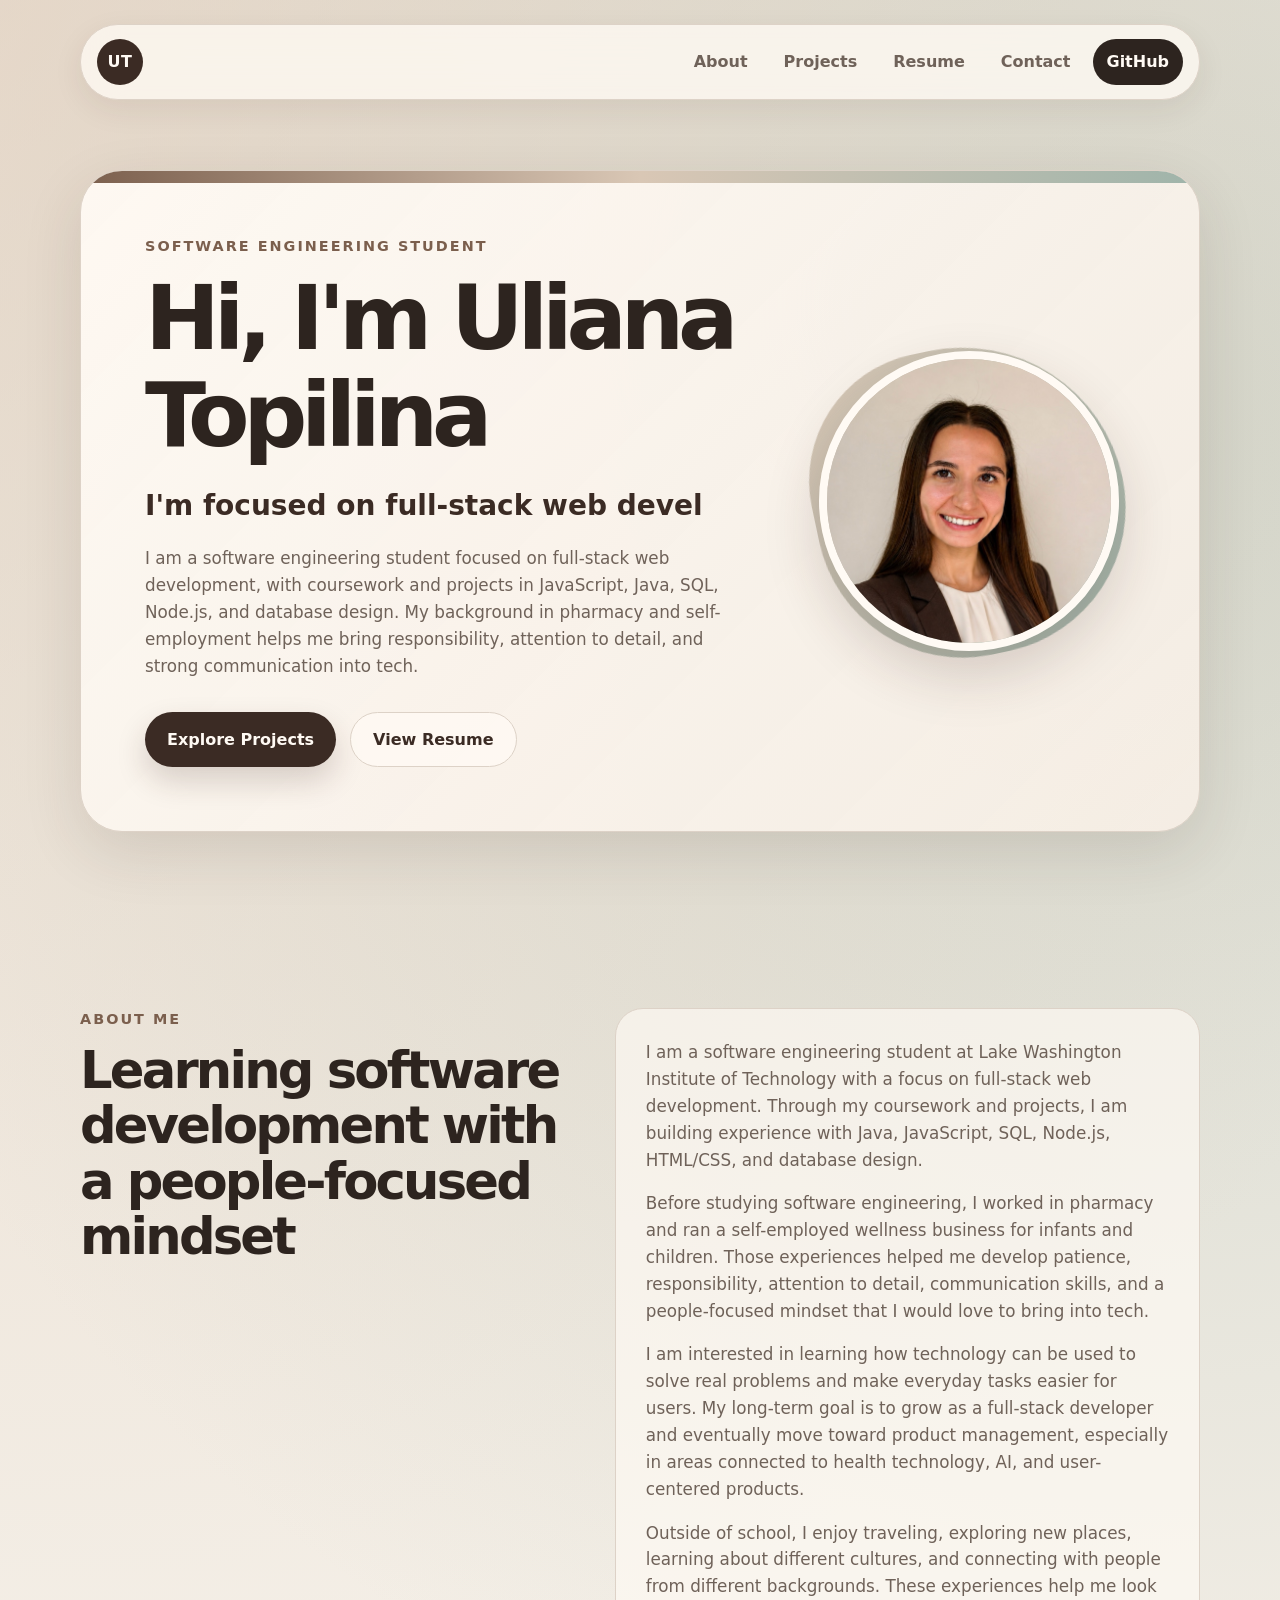
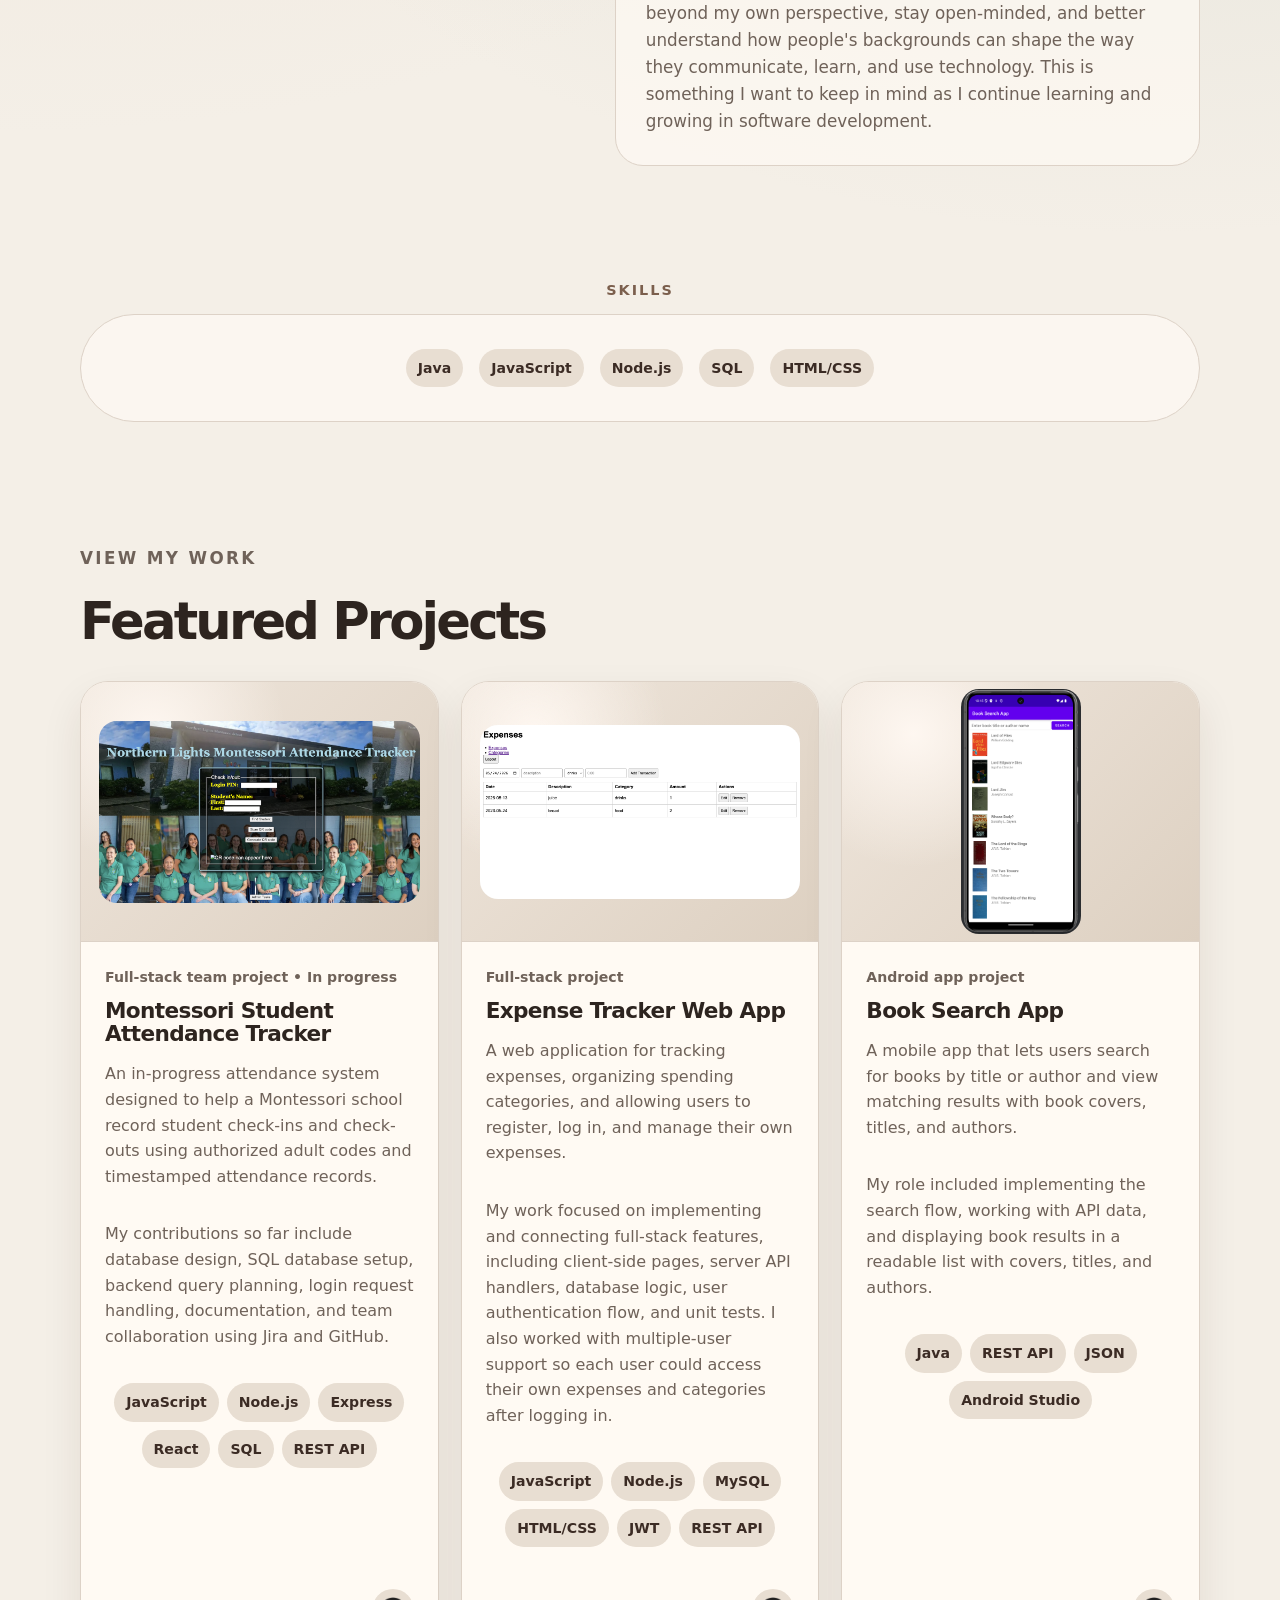
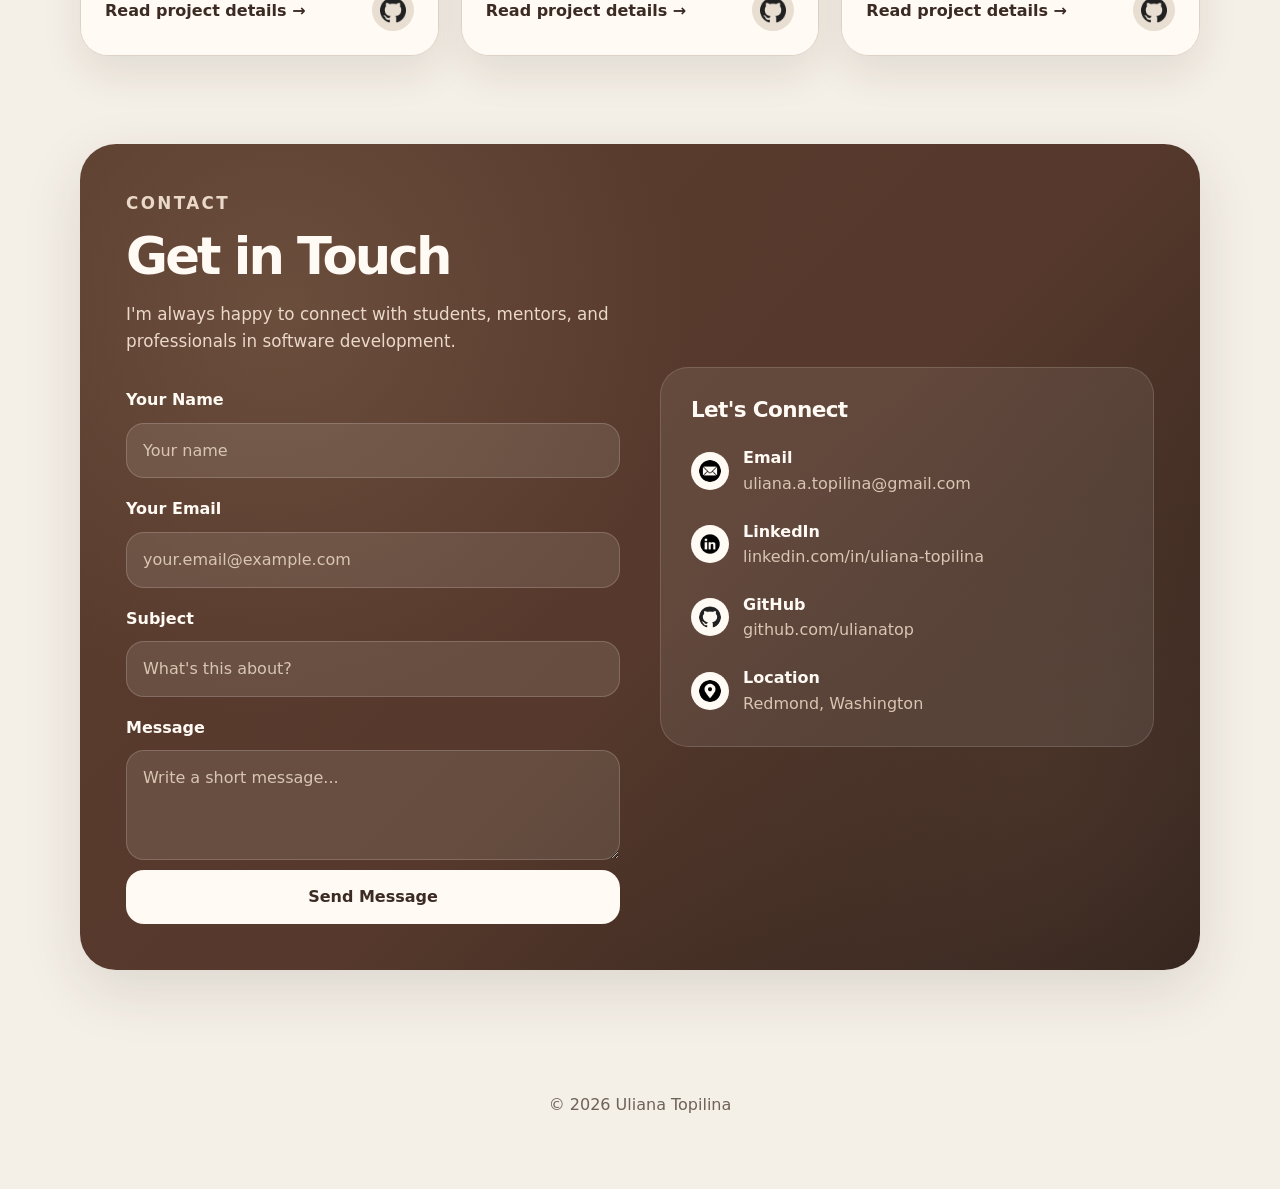
==== index.html @ f4da57f2 "Update GitHub links" ====
<!DOCTYPE html>
<html lang="en">

<head>
    <meta charset="UTF-8" />
    <meta name="viewport" content="width=device-width, initial-scale=1.0" />
    <meta name="description"
        content="Portfolio of Uliana Topilina, a software engineering student focused on full-stack web development" />
    <title>Uliana Topilina - Software Engineering Student</title>
    <link rel="icon" href="favicon.svg">
    <link rel="stylesheet" href="style.css" />
</head>

<body>

    <header class="site-header">
        <a class="logo" href="index.html" aria-label="Uliana Topilina home">UT</a>
        <button class="nav-toggle" aria-label="Open menu" aria-expanded="false">☰</button>
        <nav class="nav-links">
            <a href="index.html#about">About</a>
            <a href="index.html#projects">Projects</a>
            <a href="resume.html">Resume</a>
            <a href="index.html#contact">Contact</a>
            <a class="nav-pill" href="https://github.com/ulianatop" target="_blank" rel="noopener">GitHub</a>
        </nav>
    </header>

    <main>
        <section class="hero section">
            <div class="hero-card">
                <div class="hero-text">
                    <p class="eyebrow">Software Engineering Student</p>
                    <h1>Hi, I'm Uliana Topilina</h1>
                    <p class="typing-line">I'm focused on <span id="typewriter">full-stack web development.</span></p>
                    <p class="hero-copy">
                        I am a software engineering student focused on full-stack web development, with coursework and
                        projects in JavaScript, Java, SQL, Node.js, and database design. My background in pharmacy and
                        self-employment helps me
                        bring responsibility, attention to detail, and strong communication into tech.
                    </p>
                    <div class="hero-actions">
                        <a class="button primary" href="#projects">Explore Projects</a>
                        <a class="button secondary" href="resume.html">View Resume</a>
                    </div>
                </div>
                <div class="profile-wrap">
                    <div class="soft-orb"></div>
                    <img src="images/profile.jpg" alt="Portrait of me" class="profile-photo" />
                </div>
            </div>
        </section>

        <section id="about" class="section two-column">
            <div>
                <p class="eyebrow">About me</p>
                <h2>Learning software development with a people-focused mindset</h2>
            </div>
            <div class="text-block">
                <p>
                    I am a software engineering student at Lake Washington Institute of Technology with a focus on
                    full-stack web development. Through my coursework and projects, I am building experience with Java,
                    JavaScript, SQL, Node.js, HTML/CSS, and database design.
                </p>

                <p>
                    Before studying software engineering, I worked in pharmacy and ran a self-employed wellness business
                    for infants and children. Those experiences helped me develop patience, responsibility, attention to
                    detail, communication skills, and a people-focused mindset that I would love to bring into tech.
                </p>

                <p>
                    I am interested in learning how technology can be used to solve real problems and make everyday
                    tasks easier for users. My long-term goal is to grow as a full-stack developer and eventually move
                    toward product management, especially in areas connected to health technology, AI, and user-centered
                    products.
                </p>

                <p>
                    Outside of school, I enjoy traveling, exploring new places, learning about different cultures, and
                    connecting with people from different backgrounds. These experiences help me look beyond my own
                    perspective, stay open-minded, and better understand how people's backgrounds can shape the way they
                    communicate, learn, and use technology. This is something I want to keep in mind as I continue
                    learning and growing in software development.
                </p>
            </div>
        </section>

        <section class="section skills-section">
            <p class="eyebrow">Skills</p>
            <div class="skills-strip" aria-label="Technical skills">
                <span>Java</span>
                <span>JavaScript</span>
                <span>Node.js</span>
                <span>SQL</span>
                <span>HTML/CSS</span>
            </div>
        </section>

        <section id="projects" class="section">
            <div class="section-heading">
                <p class="eyebrow">View my work</p>
                <h2>Featured Projects</h2>
            </div>

            <div class="project-grid">
                <article class="project-card featured">
                    <div class="project-media wide-preview">
                        <img src="images/montessori.png" alt="Screenshot of Student Attendance Tracker"
                            class="project-image" />
                    </div>
                    <div class="project-content">
                        <p class="status">Full-stack team project • In progress</p>
                        <h3>Montessori Student Attendance Tracker</h3>
                        <p>
                            An in-progress attendance system designed to help a Montessori school record student
                            check-ins and check-outs using authorized adult codes and timestamped attendance records.
                        </p>
                        <p>
                            My contributions so far include database design, SQL database setup, backend query planning,
                            login request handling, documentation, and team collaboration using Jira and GitHub.
                        </p>
                        <div class="tags">
                            <span>JavaScript</span>
                            <span>Node.js</span>
                            <span>Express</span>
                            <span>React</span>
                            <span>SQL</span>
                            <span>REST API</span>
                        </div>
                        <div class="project-card-bottom">
                            <a href="projects/montessori.html">Read project details →</a>

                            <a href="https://github.com/ulianatop/montessori-student-attendance-tracker" target="_blank" rel="noopener"
                                aria-label="View GitHub repo">
                                <img src="images/github.png" alt="" class="project-github-icon">
                            </a>
                        </div>
                    </div>
                </article>

                <article class="project-card">
                    <div class="project-media wide-preview">
                        <img src="images/expense.png" alt="Screenshot of Expense Tracker Web App"
                            class="project-image" />
                    </div>
                    <div class="project-content">
                        <p class="status">Full-stack project</p>
                        <h3>Expense Tracker Web App</h3>
                        <p>
                            A web application for tracking expenses, organizing spending categories, and allowing users
                            to register, log in, and manage their own expenses.
                        </p>
                        <p>
                            My work focused on implementing and connecting full-stack features, including client-side
                            pages,
                            server API handlers, database logic, user authentication flow, and unit tests. I also worked
                            with
                            multiple-user support so each user could access their own expenses and categories after
                            logging in.
                        </p>
                        <div class="tags">
                            <span>JavaScript</span>
                            <span>Node.js</span>
                            <span>MySQL</span>
                            <span>HTML/CSS</span>
                            <span>JWT</span>
                            <span>REST API</span>
                        </div>
                        <div class="project-card-bottom">
                            <a href="projects/expense-tracker.html">Read project details →</a>

                            <a href="https://github.com/ulianatop/expense-tracker-web-app" target="_blank" rel="noopener"
                                aria-label="View GitHub repo">
                                <img src="images/github.png" alt="" class="project-github-icon">
                            </a>
                        </div>
                    </div>
                </article>

                <article class="project-card">
                    <div class="project-media phone-preview">
                        <img src="images/book.png" alt="Screenshot of Book Search App" class="project-image" />
                    </div>

                    <div class="project-content">
                        <p class="status">Android app project</p>
                        <h3>Book Search App</h3>
                        <p>
                            A mobile app that lets users search for books by title or author and view matching results
                            with book covers, titles, and authors.
                        </p>
                        <p>
                            My role included implementing the search flow, working with API data, and displaying book
                            results
                            in a readable list with covers, titles, and authors.
                        </p>
                        <div class="tags">
                            <span>Java</span>
                            <span>REST API</span>
                            <span>JSON</span>
                            <span>Android Studio</span>
                        </div>
                        <div class="project-card-bottom">
                            <a href="projects/book-search.html">Read project details →</a>

                            <a href="https://github.com/ulianatop/book-search-android-app" target="_blank" rel="noopener"
                                aria-label="View GitHub repo">
                                <img src="images/github.png" alt="" class="project-github-icon">
                            </a>
                        </div>
                    </div>
                </article>
            </div>
        </section>

        <section id="contact" class="section contact-card">
            <div>
                <p class="eyebrow">Contact</p>
                <h2>Get in Touch</h2>
                <p>I'm always happy to connect with students, mentors, and professionals in software development.</p>

                <form id="contact-form" class="simple-contact-form" name="contact" method="POST" data-netlify="true" netlify>
                    <input type="hidden" name="form-name" value="contact">

                    <label for="name">Your Name</label>
                    <input type="text" id="name" name="name" placeholder="Your name" required>

                    <label for="email">Your Email</label>
                    <input type="email" id="email" name="email" placeholder="your.email@example.com" required>

                    <label for="subject">Subject</label>
                    <input type="text" id="subject" name="subject" placeholder="What's this about?" required>

                    <label for="message">Message</label>
                    <textarea id="message" name="message" placeholder="Write a short message..." required></textarea>

                    <button type="submit">Send Message</button>
                </form>
            </div>

            <div class="contact-info-card">
                <h3>Let's Connect</h3>

                <div class="contact-info-list">
                    <a href="mailto:uliana.a.topilina@gmail.com">
                        <img src="images/email.png" alt="" class="contact-icon">
                        <div>
                            <strong>Email</strong>
                            <span>uliana.a.topilina@gmail.com</span>
                        </div>
                    </a>

                    <a href="https://www.linkedin.com/in/uliana-topilina/" target="_blank" rel="noopener">
                        <img src="images/linkedin.png" alt="" class="contact-icon">
                        <div>
                            <strong>LinkedIn</strong>
                            <span>linkedin.com/in/uliana-topilina</span>
                        </div>
                    </a>

                    <a href="https://github.com/ulianatop" target="_blank" rel="noopener">
                        <img src="images/github.png" alt="" class="contact-icon">
                        <div>
                            <strong>GitHub</strong>
                            <span>github.com/ulianatop</span>
                        </div>
                    </a>

                    <div class="contact-location">
                        <img src="images/gps.png" alt="" class="contact-icon">
                        <div>
                            <strong>Location</strong>
                            <span>Redmond, Washington</span>
                        </div>
                    </div>
                </div>
            </div>
        </section>
    </main>

    <footer class="footer">
        <p>© <span id="year"></span> Uliana Topilina</p>
    </footer>
    <script src="script.js"></script>
</body>

</html>
---- style.css ----
/* 
Uliana Topilina - Portfolio
*/

:root {
    --bg: #f4efe7;
    --surface: #fffaf4;
    --surface-strong: #e8ded2;
    --text: #2d241f;
    --muted: #6f6259;
    --accent: #7b5f4d;
    --accent-dark: #3b2b24;
    --accent-soft: #d9c7b5;
    --sage: #9fb4aa;
    --sage-light: #dce6e1;
    --border: #ddd2c7;
    --shadow: 0 20px 60px rgba(59, 43, 36, 0.12);
    --radius: 28px;
}

* {
    box-sizing: border-box;
}

html {
    scroll-behavior: smooth;
}

body {
    margin: 0;
    font-family: Inter, ui-sans-serif, system-ui, -apple-system, BlinkMacSystemFont, "Segoe UI", sans-serif;
    color: var(--text);
    background:
        radial-gradient(circle at top left, rgba(220, 198, 178, .55), transparent 38%),
        radial-gradient(circle at 90% 10%, rgba(169, 184, 170, .45), transparent 34%),
        var(--bg);
    line-height: 1.6;
}

a {
    color: inherit;
    text-decoration: none;
}

img {
    max-width: 100%;
    display: block;
}

.site-header {
    width: min(1120px, calc(100% - 32px));
    margin: 24px auto 0;
    padding: 14px 16px;
    border: 1px solid var(--border);
    border-radius: 999px;
    background: rgba(255, 250, 244, 0.78);
    backdrop-filter: blur(18px);
    box-shadow: 0 10px 30px rgba(59, 36, 27, .08);
    display: flex;
    align-items: center;
    justify-content: space-between;
    position: sticky;
    top: 16px;
    z-index: 10;
}

.logo {
    width: 46px;
    height: 46px;
    border-radius: 50%;
    display: grid;
    place-items: center;
    background: var(--accent-dark);
    color: #fffaf4;
    font-weight: 800;
    letter-spacing: .04em;
}

.nav-links {
    display: flex;
    align-items: center;
    gap: 8px;
}

.nav-links a {
    padding: 10px 14px;
    color: var(--muted);
    font-weight: 650;
    border-radius: 999px;
    transition: .2s ease;
}

.nav-links a:hover,
.nav-links a:focus {
    color: var(--accent-dark);
    background: var(--surface-strong);
}

.nav-links .nav-pill {
    background: var(--text);
    color: #fffaf4;
}

.nav-toggle {
    display: none;
    border: 0;
    background: var(--surface-strong);
    color: var(--accent-dark);
    border-radius: 50%;
    width: 44px;
    height: 44px;
    font-size: 22px;
}

.section {
    width: min(1120px, calc(100% - 32px));
    margin: 0 auto;
    padding: 88px 0;
}

.hero {
    padding-top: 70px;
}

.hero-card {
    min-height: 560px;
    padding: clamp(28px, 5vw, 64px);
    border-radius: 42px;
    background:
        linear-gradient(135deg, rgba(255, 250, 244, .95), rgba(247, 239, 230, .9)),
        radial-gradient(circle at 80% 20%, rgba(169, 184, 170, .35), transparent 40%);
    border: 1px solid var(--border);
    box-shadow: var(--shadow);
    display: grid;
    grid-template-columns: 1.3fr .7fr;
    align-items: center;
    gap: 42px;
    overflow: hidden;
    position: relative;
}

.hero-card::before {
    content: "";
    position: absolute;
    inset: 0 0 auto;
    height: 12px;
    background: linear-gradient(90deg, var(--accent), var(--accent-soft), var(--sage));
}

.eyebrow {
    margin: 0 0 12px;
    color: var(--accent);
    text-transform: uppercase;
    letter-spacing: .14em;
    font-size: .9rem;
    font-weight: 800;
}

h1,
h2,
h3 {
    line-height: 1.08;
    margin: 0;
}

h1 {
    font-size: clamp(3rem, 7vw, 6.8rem);
    letter-spacing: -0.07em;
}

h2 {
    font-size: clamp(2.1rem, 4vw, 4rem);
    letter-spacing: -0.055em;
}

h3 {
    font-size: 1.35rem;
    letter-spacing: -0.03em;
}

.typing-line {
    font-size: clamp(1.25rem, 2.2vw, 1.75rem);
    color: var(--accent-dark);
    font-weight: 720;
    margin: 20px 0 14px;
}

.hero-copy,
.section-heading p,
.text-block,
.detail-hero p,
.resume-hero p,
.contact-card p {
    color: var(--muted);
    font-size: 1.05rem;
}

.hero-copy {
    max-width: 720px;
}

.hero-actions {
    display: flex;
    gap: 14px;
    flex-wrap: wrap;
    margin-top: 32px;
}

.button {
    border-radius: 999px;
    padding: 14px 22px;
    font-weight: 800;
    display: inline-flex;
    align-items: center;
    justify-content: center;
    min-height: 50px;
    transition: .2s ease;
}

.button.primary {
    background: var(--accent-dark);
    color: #fffaf4;
    box-shadow: 0 14px 30px rgba(59, 36, 27, .18);
}

.button.secondary {
    border: 1px solid var(--border);
    color: var(--accent-dark);
    background: rgba(255, 250, 244, .8);
}

.button:hover {
    transform: translateY(-2px);
}

.profile-wrap {
    position: relative;
    display: grid;
    place-items: center;
}

.soft-orb {
    position: absolute;
    width: 310px;
    height: 310px;
    border-radius: 44% 56% 50% 50%;
    background: linear-gradient(135deg, var(--accent-soft), var(--sage));
    filter: blur(.2px);
    transform: rotate(-12deg);
}

.profile-photo {
    position: relative;
    width: min(300px, 74vw);
    aspect-ratio: 1;
    object-fit: cover;
    object-position: center center;
    border-radius: 50%;
    border: 8px solid #fffaf4;
    box-shadow: 0 24px 56px rgba(59, 36, 27, .18);
}

.two-column {
    display: grid;
    grid-template-columns: .9fr 1.1fr;
    gap: 56px;
    align-items: start;
}

.text-block {
    background: rgba(255, 250, 244, .66);
    border: 1px solid var(--border);
    border-radius: var(--radius);
    padding: 30px;
}

.text-block p:first-child {
    margin-top: 0;
}

.text-block p:last-child {
    margin-bottom: 0;
}

.skills-strip {
    padding: 34px;
    border-radius: 999px;
    border: 1px solid var(--border);
    background: rgba(255, 250, 244, .7);
    display: flex;
    flex-wrap: wrap;
    justify-content: center;
    gap: 16px;
}

.skills-strip span,
.tags span {
    border-radius: 999px;
    padding: 8px 12px;
    background: var(--surface-strong);
    color: var(--accent-dark);
    font-weight: 750;
    font-size: .88rem;
}

.skills-section {
    padding-top: 25px;
    padding-bottom: 35px;
}

.skills-section .eyebrow {
    text-align: center;
}

.section-heading {
    display: grid;
    gap: 10px;
    max-width: 760px;
    margin-bottom: 32px;
}

.project-grid {
    display: grid;
    grid-template-columns: repeat(3, 1fr);
    gap: 22px;
}

.project-card {
    background: rgba(255, 250, 244, .8);
    border: 1px solid var(--border);
    border-radius: var(--radius);
    box-shadow: 0 18px 42px rgba(59, 36, 27, .09);
    overflow: hidden;
    transition: .22s ease;
    display: flex;
    flex-direction: column;
}

.project-card:hover {
    transform: translateY(-5px);
    box-shadow: var(--shadow);
}

.project-card.featured {
    grid-column: span 1;
}

.project-media {
    height: 260px;
    width: 100%;
    background:
        radial-gradient(circle at 20% 20%, rgba(255, 248, 242, 0.95), transparent 38%),
        linear-gradient(135deg, #efe6dc, #ddd0c1);
    display: flex;
    align-items: center;
    justify-content: center;
    padding: 18px;
    border-bottom: 1px solid var(--border);
    overflow: hidden;
}

.project-image {
    max-width: 100%;
    max-height: 100%;
    width: auto;
    height: auto;
    object-fit: contain;
    border-radius: 18px;
}

.phone-preview .project-image {
    max-height: 245px;
}

.project-content {
    padding: 24px;
    background: rgba(255, 250, 244, .96);
    position: relative;
    z-index: 2;
    display: flex;
    flex-direction: column;
    flex-grow: 1;
}

.status {
    margin: 0 0 10px;
    color: var(--accent);
    font-weight: 800;
    font-size: .88rem;
}

.project-content p {
    color: var(--muted);
}

.tags {
    display: flex;
    flex-wrap: wrap;
    gap: 8px;
    margin: 18px 0;
    justify-content: center;
}

.project-content a {
    font-weight: 850;
    color: var(--accent-dark);
}

.project-card-bottom {
    margin-top: auto;
    padding-top: 24px;
    display: flex;
    align-items: center;
    justify-content: space-between;
    gap: 14px;
}

.project-card-bottom a:first-child {
    font-weight: 850;
    color: var(--accent-dark);
}

.project-card-bottom a:last-child {
    width: 42px;
    height: 42px;
    border-radius: 50%;
    background: var(--surface-strong);
    display: grid;
    place-items: center;
    transition: .2s ease;
    flex-shrink: 0;
}

.project-card-bottom a:last-child:hover {
    transform: translateY(-2px);
    background: var(--accent-soft);
}

.project-github-icon {
    width: 26px;
    height: 26px;
    object-fit: contain;
}

.project-action-icons {
    margin-top: 18px;
    display: flex;
    justify-content: center;
    gap: 14px;
}

.project-action-icons a {
    width: 48px;
    height: 48px;
    border-radius: 50%;
    background: var(--surface-strong);
    display: grid;
    place-items: center;
    transition: .2s ease;
}

.project-action-icons a:hover {
    transform: translateY(-2px);
    background: var(--accent-soft);
}

.project-action-icon {
    width: 28px;
    height: 28px;
    object-fit: contain;
}

.contact-card {
    margin-bottom: 70px;
    padding: 46px;
    border-radius: 36px;
    background:
        radial-gradient(circle at 18% 20%, rgba(124, 96, 74, 0.5), transparent 36%),
        radial-gradient(circle at 85% 75%, rgba(80, 57, 45, 0.65), transparent 40%),
        linear-gradient(135deg, #5a3c2e 0%, #56392c 55%, #2b1f1a 100%);
    color: #fffaf4;
    display: grid;
    grid-template-columns: 1fr 1fr;
    gap: 40px;
    box-shadow: var(--shadow);
}

.contact-card .eyebrow,
.contact-card p {
    color: #ead8c8;
}

.simple-contact-form {
    display: grid;
    gap: 10px;
    margin-top: 24px;
}

.simple-contact-form label {
    font-weight: 750;
    color: #fffaf4;
    margin-top: 8px;
}

.simple-contact-form input,
.simple-contact-form textarea {
    width: 100%;
    border: 1px solid rgba(255, 250, 244, 0.18);
    border-radius: 18px;
    padding: 14px 16px;
    font: inherit;
    color: #fffaf4;
    background: rgba(255, 250, 244, 0.1);
}

.simple-contact-form input::placeholder,
.simple-contact-form textarea::placeholder {
    color: #d8c5b2;
}

.simple-contact-form textarea {
    min-height: 110px;
    resize: vertical;
}

.simple-contact-form button {
    border: 0;
    border-radius: 18px;
    padding: 14px 18px;
    font: inherit;
    font-weight: 800;
    color: var(--accent-dark);
    background: #fffaf4;
}

.contact-info-card {
    padding: 30px;
    border-radius: 28px;
    background: rgba(255, 250, 244, 0.08);
    border: 1px solid rgba(255, 250, 244, 0.14);
    align-self: center;
}

.contact-info-card h3 {
    margin-bottom: 24px;
    color: #fffaf4;
}

.contact-info-list {
    display: grid;
    gap: 22px;
}

.contact-info-list a,
.contact-location {
    display: flex;
    align-items: center;
    gap: 14px;
}

.contact-info-list strong {
    display: block;
    color: #fffaf4;
}

.contact-info-list span {
    display: block;
    color: #d8c5b2;
}

.contact-icon {
    width: 38px;
    height: 38px;
    object-fit: contain;
    background: #fffaf4;
    border-radius: 50%;
    padding: 8px;
    flex-shrink: 0;
}

.footer {
    text-align: center;
    color: var(--muted);
    padding: 36px 16px 56px;
}

.project-detail .detail-hero {
    text-align: center;
    max-width: 930px;
}

.detail-hero h1,
.resume-hero h1 {
    font-size: clamp(2.7rem, 6vw, 5.6rem);
}

.detail-grid,
.resume-layout {
    display: grid;
    grid-template-columns: repeat(2, 1fr);
    gap: 22px;
    padding-top: 10px;
}

.detail-card,
.resume-block {
    padding: 30px;
    border-radius: var(--radius);
    background: rgba(255, 250, 244, .76);
    border: 1px solid var(--border);
    box-shadow: 0 16px 36px rgba(59, 36, 27, .08);
}

.detail-card p,
.resume-block p {
    color: var(--muted);
}

.detail-card.wide {
    grid-column: 1 / -1;
}

.resume-hero {
    text-align: center;
    padding-bottom: 36px;
}

.resume-hero .button {
    margin-top: 24px;
}

.resume-contact {
    margin: 22px auto 0;
    display: flex;
    justify-content: center;
    flex-wrap: wrap;
    gap: 12px;
    color: var(--muted);
}

.resume-contact a,
.resume-contact span {
    padding: 8px 12px;
    border-radius: 999px;
    background: rgba(255, 250, 244, 0.75);
    border: 1px solid var(--border);
    font-weight: 700;
}

.resume-block.wide {
    grid-column: 1 / -1;
}

.resume-item {
    margin-top: 24px;
}

.resume-item:first-of-type {
    margin-top: 12px;
}

.resume-item h3 {
    margin-bottom: 6px;
}

.resume-item p {
    margin: 6px 0 10px;
}

.resume-item ul {
    margin: 0;
    padding-left: 22px;
    color: var(--muted);
}

.resume-item li {
    margin-bottom: 8px;
}

.education-item {
    margin-top: 28px;
}

.education-item h3 {
    font-size: 1.35rem;
    font-weight: 800;
    margin-bottom: 6px;
}

.degree-title {
    font-weight: 800;
    color: var(--muted);
    margin: 6px 0 10px;
}

.screenshot-list {
    display: grid;
    gap: 28px;
    margin-top: 20px;
}

.screenshot-item h3 {
    margin-bottom: 8px;
}

.screenshot-item p {
    margin-bottom: 14px;
}

.phone-screenshot-grid {
    display: grid;
    grid-template-columns: repeat(2, 1fr);
    gap: 28px;
    align-items: start;
    margin-top: 20px;
}

.detail-image {
    width: 100%;
    border-radius: 18px;
    border: 1px solid var(--border);
    box-shadow: 0 16px 36px rgba(59, 36, 27, .08);
}

.phone-detail-image {
    max-width: 330px;
    width: 100%;
    margin: 0 auto;
    border-radius: 28px;
}

.phone-screenshot-grid .screenshot-item h3 {
    text-align: center;
}

.detail-grid,
.detail-card,
.resume-layout,
.resume-block,
.screenshot-item {
    min-width: 0;
}

pre {
    background: #362922;
    color: #fffaf4;
    padding: 18px;
    border-radius: 18px;
    overflow-x: auto;
    font-size: 0.92rem;
    line-height: 1.5;
}

code {
    font-family: "Courier New", monospace;
}

.success-page {
    min-height: 100vh;
    width: min(1120px, calc(100% - 32px));
    margin: 0 auto;
    display: grid;
    place-items: center;
    padding: 48px 0;
}

.success-card {
    width: 100%;
    padding: clamp(36px, 7vw, 72px);
    border-radius: 42px;
    background: rgba(255, 250, 244, .88);
    border: 1px solid var(--border);
    box-shadow: var(--shadow);
    text-align: center;
}

.success-card h1 {
    font-size: clamp(3rem, 8vw, 6rem);
    letter-spacing: -0.07em;
}

.success-card p {
    color: var(--muted);
    font-size: 1.1rem;
    margin: 18px 0 28px;
}



@media (max-width: 860px) {
    .nav-toggle {
        display: block;
    }

    .nav-links {
        position: absolute;
        top: calc(100% + 10px);
        left: 0;
        right: 0;
        padding: 12px;
        border-radius: 26px;
        border: 1px solid var(--border);
        background: var(--surface);
        box-shadow: var(--shadow);
        display: none;
        flex-direction: column;
        align-items: stretch;
    }

    .nav-links.open {
        display: flex;
    }

    .nav-links a {
        text-align: center;
    }

    .hero-card,
    .two-column,
    .contact-card,
    .detail-grid,
    .resume-layout {
        grid-template-columns: 1fr;
    }

    .hero-card {
        min-height: auto;
    }

    .profile-wrap {
        order: -1;
    }

    .project-grid {
        grid-template-columns: 1fr;
    }

    .section {
        padding: 60px 0;
    }

    .skills-strip {
        border-radius: 28px;
    }

    .contact-card {
        padding: 32px;
    }

    .phone-screenshot-grid {
        grid-template-columns: 1fr;
    }

    .success-page {
        min-height: 100vh;
        padding: 32px 0;
    }

    .success-card {
        border-radius: 28px;
        padding: 36px 22px;
    }

    body {
        overflow-x: hidden;
    }

    .site-header {
        width: min(100% - 20px, 1120px);
        padding: 10px 12px;
    }

    .detail-card {
        padding: 22px;
    }

    pre {
        max-width: 100%;
        overflow-x: auto;
        white-space: pre;
        font-size: 0.78rem;
        padding: 14px;
        border-radius: 14px;
    }

    code {
        display: block;
        max-width: 100%;
    }
}
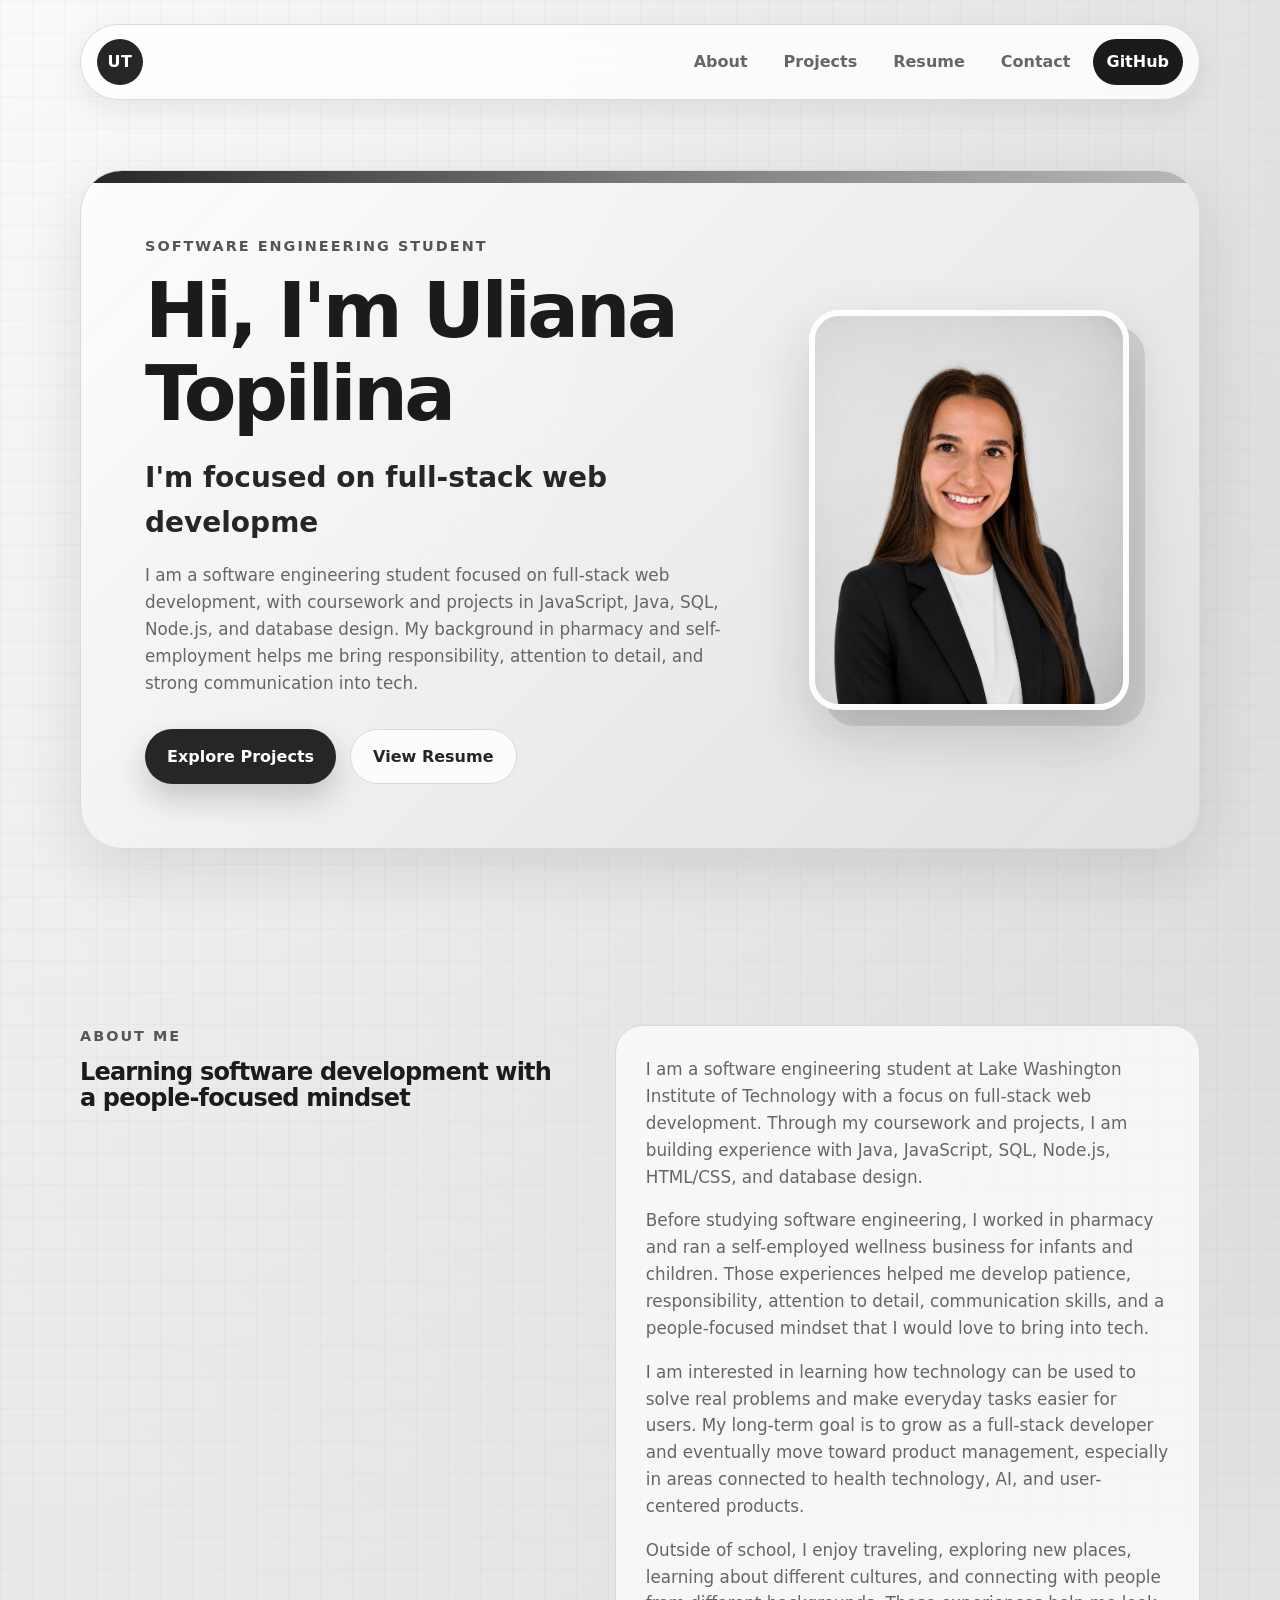
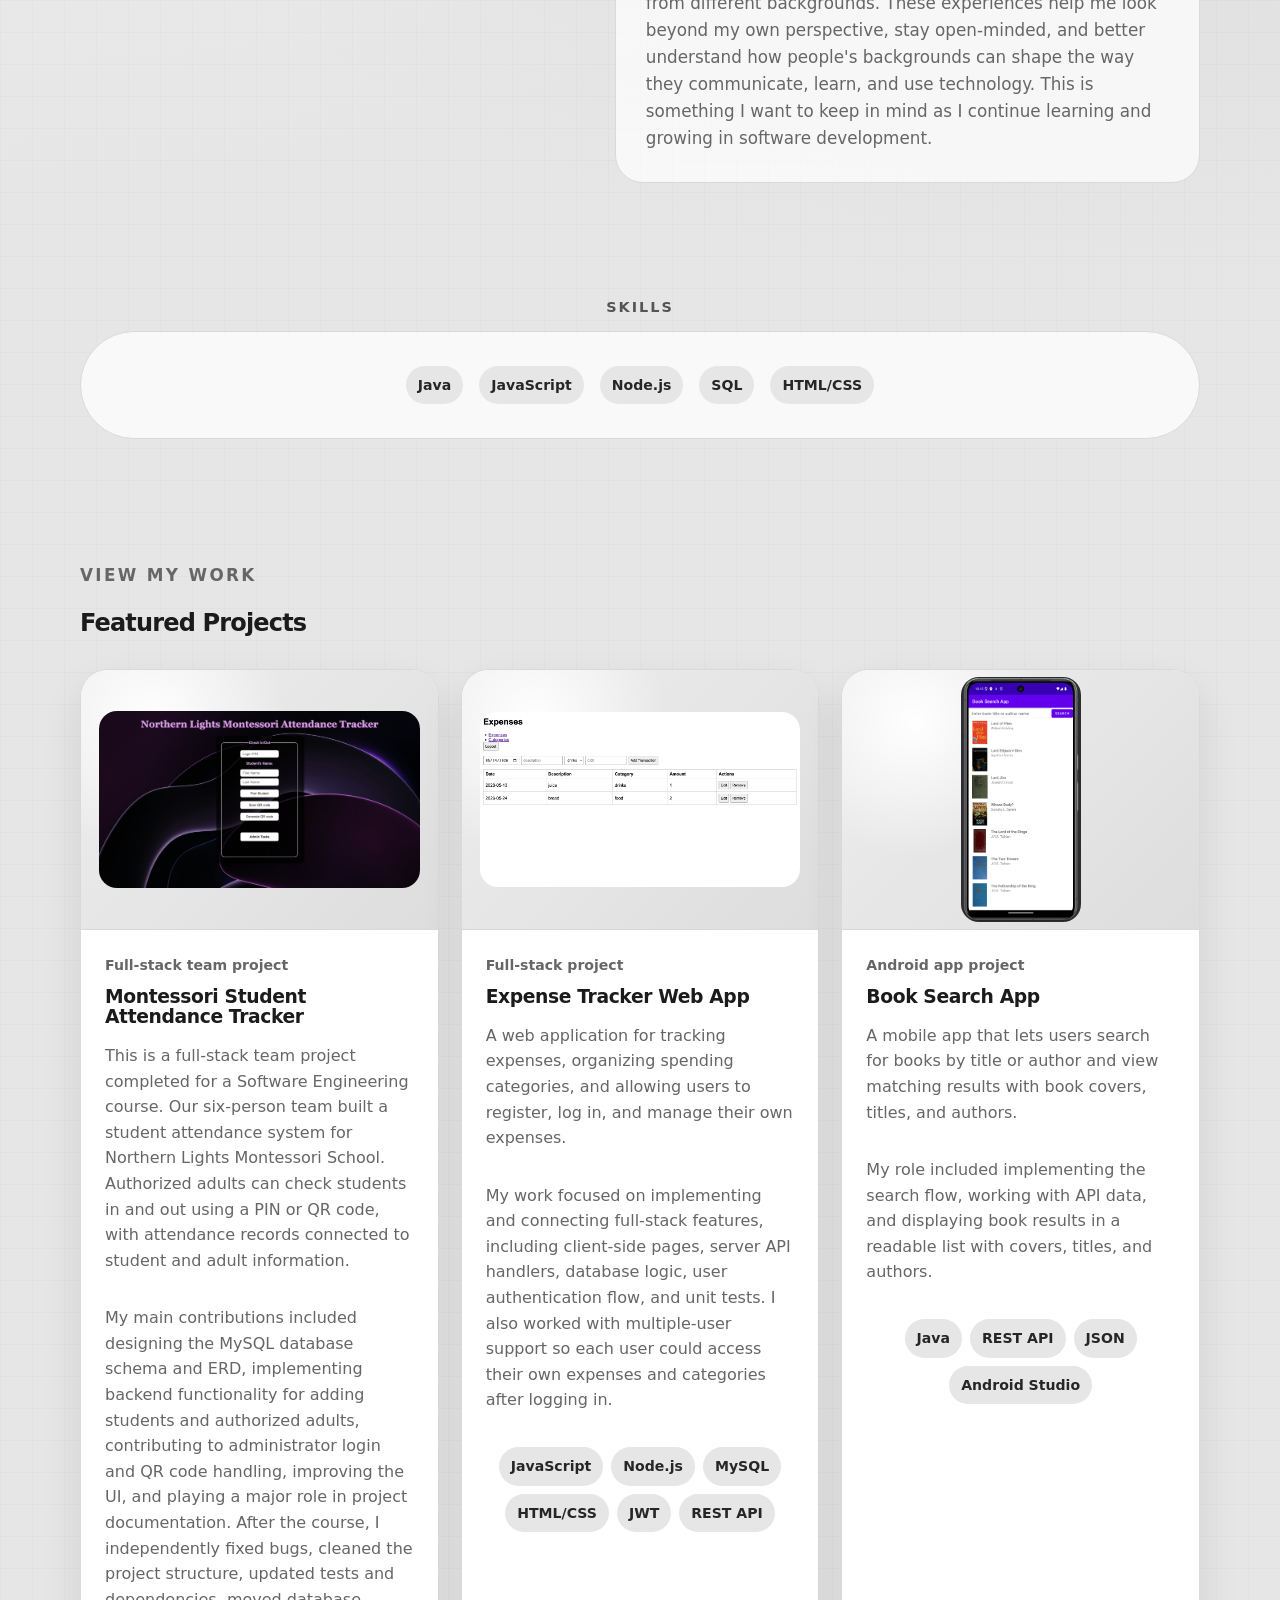
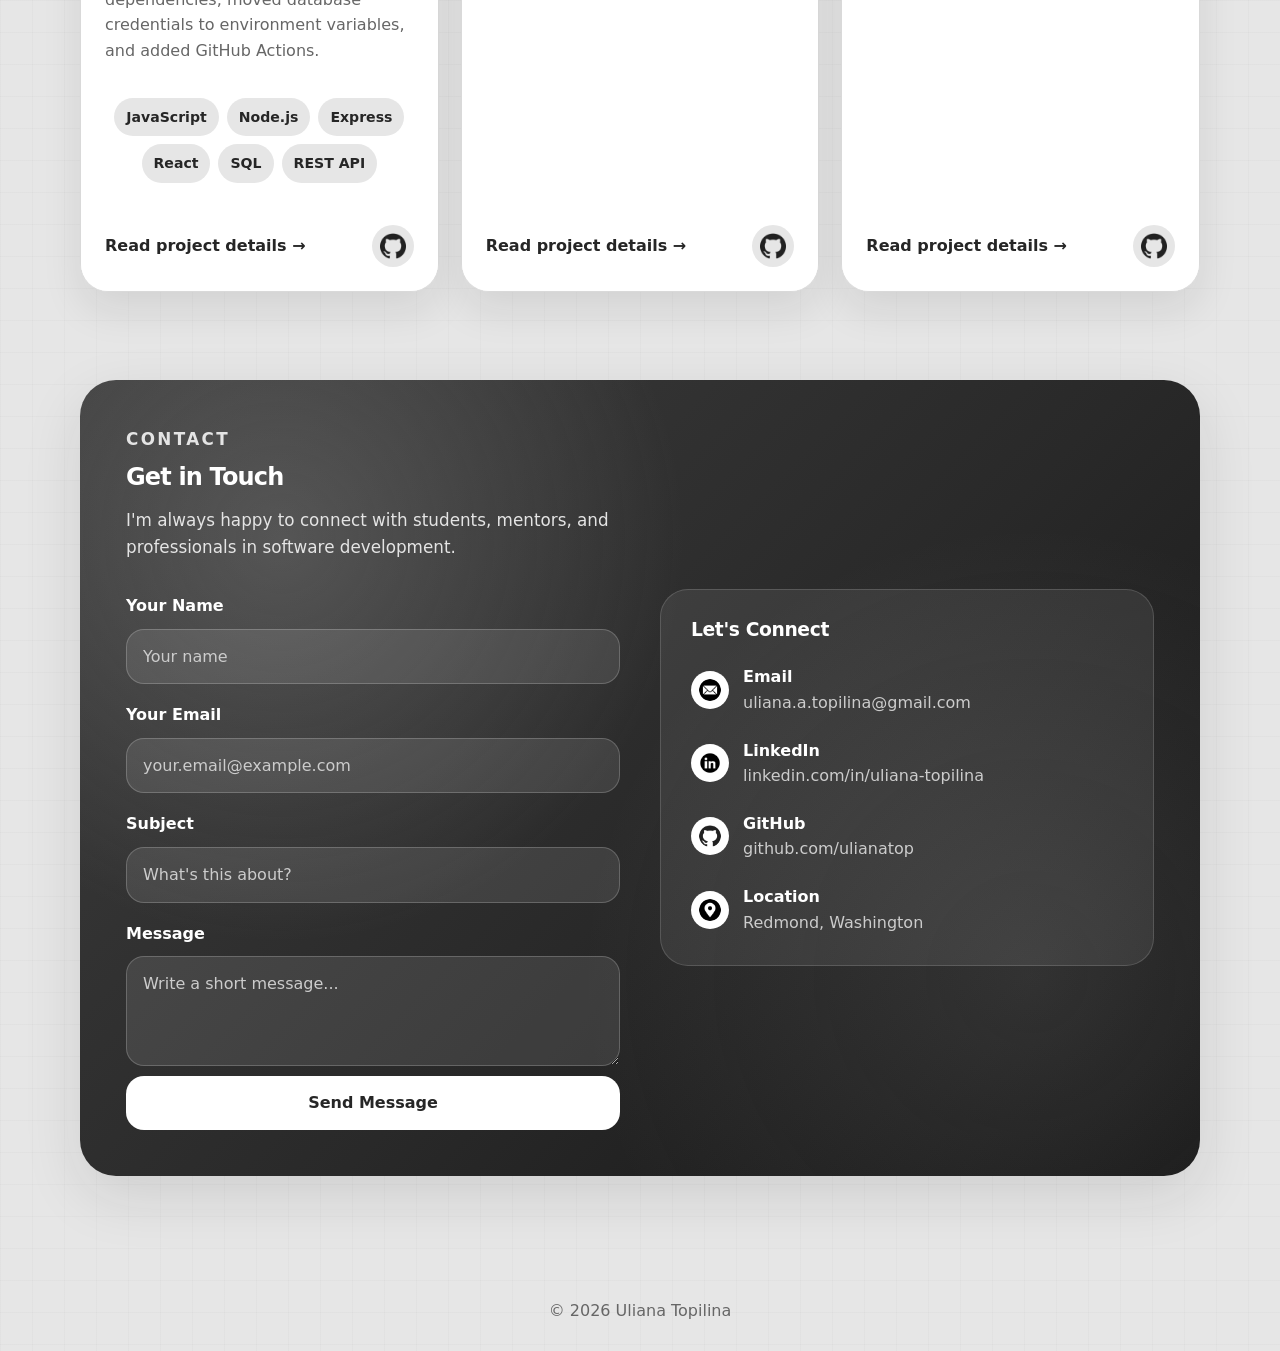
==== commit 30c8fe76: "Update student attendance tracker project details" ====
--- a/index.html
+++ b/index.html
@@ -105,19 +105,27 @@
             <div class="project-grid">
                 <article class="project-card featured">
                     <div class="project-media wide-preview">
-                        <img src="images/montessori.png" alt="Screenshot of Student Attendance Tracker"
+                        <img src="images/montessori-main.png" alt="Screenshot of Student Attendance Tracker"
                             class="project-image" />
                     </div>
                     <div class="project-content">
-                        <p class="status">Full-stack team project • In progress</p>
+                        <p class="status">Full-stack team project</p>
                         <h3>Montessori Student Attendance Tracker</h3>
                         <p>
-                            An in-progress attendance system designed to help a Montessori school record student
-                            check-ins and check-outs using authorized adult codes and timestamped attendance records.
-                        </p>
-                        <p>
-                            My contributions so far include database design, SQL database setup, backend query planning,
-                            login request handling, documentation, and team collaboration using Jira and GitHub.
+                            This is a full-stack team project completed for a Software Engineering course.
+                            Our six-person team built a student attendance system for Northern Lights
+                            Montessori School. Authorized adults can check students in and out using a PIN
+                            or QR code, with attendance records connected to student and adult information.
+                        </p>
+
+                        <p>
+                            My main contributions included designing the MySQL database schema and ERD,
+                            implementing backend functionality for adding students and authorized adults,
+                            contributing to administrator login and QR code handling, improving the UI,
+                            and playing a major role in project documentation. After the course, I
+                            independently fixed bugs, cleaned the project structure, updated tests and
+                            dependencies, moved database credentials to environment variables, and added
+                            GitHub Actions.
                         </p>
                         <div class="tags">
                             <span>JavaScript</span>
@@ -130,8 +138,8 @@
                         <div class="project-card-bottom">
                             <a href="projects/montessori.html">Read project details →</a>
 
-                            <a href="https://github.com/ulianatop/montessori-student-attendance-tracker" target="_blank" rel="noopener"
-                                aria-label="View GitHub repo">
+                            <a href="https://github.com/ulianatop/student-attendance-tracker" target="_blank"
+                                rel="noopener" aria-label="View GitHub repo">
                                 <img src="images/github.png" alt="" class="project-github-icon">
                             </a>
                         </div>
@@ -169,8 +177,8 @@
                         <div class="project-card-bottom">
                             <a href="projects/expense-tracker.html">Read project details →</a>
 
-                            <a href="https://github.com/ulianatop/expense-tracker-web-app" target="_blank" rel="noopener"
-                                aria-label="View GitHub repo">
+                            <a href="https://github.com/ulianatop/expense-tracker-web-app" target="_blank"
+                                rel="noopener" aria-label="View GitHub repo">
                                 <img src="images/github.png" alt="" class="project-github-icon">
                             </a>
                         </div>
@@ -203,8 +211,8 @@
                         <div class="project-card-bottom">
                             <a href="projects/book-search.html">Read project details →</a>
 
-                            <a href="https://github.com/ulianatop/book-search-android-app" target="_blank" rel="noopener"
-                                aria-label="View GitHub repo">
+                            <a href="https://github.com/ulianatop/book-search-android-app" target="_blank"
+                                rel="noopener" aria-label="View GitHub repo">
                                 <img src="images/github.png" alt="" class="project-github-icon">
                             </a>
                         </div>
@@ -219,7 +227,8 @@
                 <h2>Get in Touch</h2>
                 <p>I'm always happy to connect with students, mentors, and professionals in software development.</p>
 
-                <form id="contact-form" class="simple-contact-form" name="contact" method="POST" data-netlify="true" netlify>
+                <form id="contact-form" class="simple-contact-form" name="contact" method="POST" data-netlify="true"
+                    netlify>
                     <input type="hidden" name="form-name" value="contact">
 
                     <label for="name">Your Name</label>
--- a/style.css
+++ b/style.css
@@ -1,20 +1,21 @@
-/* 
+/*
 Uliana Topilina - Portfolio
+Neutral grayscale palette: gray, white, and black only
 */
 
 :root {
-    --bg: #f4efe7;
-    --surface: #fffaf4;
-    --surface-strong: #e8ded2;
-    --text: #2d241f;
-    --muted: #6f6259;
-    --accent: #7b5f4d;
-    --accent-dark: #3b2b24;
-    --accent-soft: #d9c7b5;
-    --sage: #9fb4aa;
-    --sage-light: #dce6e1;
-    --border: #ddd2c7;
-    --shadow: 0 20px 60px rgba(59, 43, 36, 0.12);
+    --bg: #e6e6e6;
+    --surface: #fdfdfd;
+    --surface-strong: #e6e6e6;
+    --text: #1b1b1b;
+    --muted: #666666;
+    --accent: #555555;
+    --accent-dark: #262626;
+    --accent-soft: #dcdcdc;
+    --gray-medium: #a3a3a3;
+    --gray-light: #e7e7e7;
+    --border: #d9d9d9;
+    --shadow: 0 20px 60px rgba(25, 25, 25, 0.11);
     --radius: 28px;
 }
 
@@ -31,9 +32,12 @@
     font-family: Inter, ui-sans-serif, system-ui, -apple-system, BlinkMacSystemFont, "Segoe UI", sans-serif;
     color: var(--text);
     background:
-        radial-gradient(circle at top left, rgba(220, 198, 178, .55), transparent 38%),
-        radial-gradient(circle at 90% 10%, rgba(169, 184, 170, .45), transparent 34%),
+        linear-gradient(rgba(25, 25, 25, .025) 1px, transparent 1px),
+        linear-gradient(90deg, rgba(25, 25, 25, .025) 1px, transparent 1px),
+        radial-gradient(circle at top left, rgba(255, 255, 255, .82), transparent 38%),
+        radial-gradient(circle at 90% 10%, rgba(190, 190, 190, .46), transparent 34%),
         var(--bg);
+    background-size: 32px 32px, 32px 32px, auto, auto;
     line-height: 1.6;
 }
 
@@ -53,9 +57,9 @@
     padding: 14px 16px;
     border: 1px solid var(--border);
     border-radius: 999px;
-    background: rgba(255, 250, 244, 0.78);
+    background: rgba(255, 255, 255, 0.82);
     backdrop-filter: blur(18px);
-    box-shadow: 0 10px 30px rgba(59, 36, 27, .08);
+    box-shadow: 0 10px 30px rgba(25, 25, 25, .08);
     display: flex;
     align-items: center;
     justify-content: space-between;
@@ -71,7 +75,7 @@
     display: grid;
     place-items: center;
     background: var(--accent-dark);
-    color: #fffaf4;
+    color: #ffffff;
     font-weight: 800;
     letter-spacing: .04em;
 }
@@ -98,7 +102,7 @@
 
 .nav-links .nav-pill {
     background: var(--text);
-    color: #fffaf4;
+    color: #ffffff;
 }
 
 .nav-toggle {
@@ -127,8 +131,8 @@
     padding: clamp(28px, 5vw, 64px);
     border-radius: 42px;
     background:
-        linear-gradient(135deg, rgba(255, 250, 244, .95), rgba(247, 239, 230, .9)),
-        radial-gradient(circle at 80% 20%, rgba(169, 184, 170, .35), transparent 40%);
+        linear-gradient(135deg, rgba(253, 253, 253, .98), rgba(224, 224, 224, .96)),
+        radial-gradient(circle at 80% 20%, rgba(166, 166, 166, .25), transparent 40%);
     border: 1px solid var(--border);
     box-shadow: var(--shadow);
     display: grid;
@@ -144,7 +148,7 @@
     position: absolute;
     inset: 0 0 auto;
     height: 12px;
-    background: linear-gradient(90deg, var(--accent), var(--accent-soft), var(--sage));
+    background: linear-gradient(90deg, #262626, #7a7a7a, #b8b8b8);
 }
 
 .eyebrow {
@@ -164,18 +168,18 @@
 }
 
 h1 {
-    font-size: clamp(3rem, 7vw, 6.8rem);
-    letter-spacing: -0.07em;
+    font-size: clamp(3rem, 6vw, 6.5rem);
+    letter-spacing: -0.045em;
+    font-weight: 600;
 }
 
 h2 {
-    font-size: clamp(2.1rem, 4vw, 4rem);
-    letter-spacing: -0.055em;
+    letter-spacing: -0.035em;
+    font-weight: 600;
 }
 
 h3 {
-    font-size: 1.35rem;
-    letter-spacing: -0.03em;
+    letter-spacing: -0.02em;
 }
 
 .typing-line {
@@ -219,14 +223,14 @@
 
 .button.primary {
     background: var(--accent-dark);
-    color: #fffaf4;
-    box-shadow: 0 14px 30px rgba(59, 36, 27, .18);
+    color: #ffffff;
+    box-shadow: 0 14px 30px rgba(25, 25, 25, .2);
 }
 
 .button.secondary {
     border: 1px solid var(--border);
     color: var(--accent-dark);
-    background: rgba(255, 250, 244, .8);
+    background: rgba(255, 255, 255, .84);
 }
 
 .button:hover {
@@ -240,24 +244,20 @@
 }
 
 .soft-orb {
-    position: absolute;
-    width: 310px;
-    height: 310px;
-    border-radius: 44% 56% 50% 50%;
-    background: linear-gradient(135deg, var(--accent-soft), var(--sage));
-    filter: blur(.2px);
-    transform: rotate(-12deg);
+    display: none;
 }
 
 .profile-photo {
     position: relative;
-    width: min(300px, 74vw);
-    aspect-ratio: 1;
+    width: min(320px, 74vw);
+    aspect-ratio: 4 / 5;
     object-fit: cover;
-    object-position: center center;
-    border-radius: 50%;
-    border: 8px solid #fffaf4;
-    box-shadow: 0 24px 56px rgba(59, 36, 27, .18);
+    object-position: center 40%;
+    border-radius: 30px;
+    border: 6px solid rgba(255, 255, 255, .92);
+    box-shadow:
+        16px 16px 0 rgba(38, 38, 38, .12),
+        0 26px 58px rgba(25, 25, 25, .18);
 }
 
 .two-column {
@@ -268,7 +268,7 @@
 }
 
 .text-block {
-    background: rgba(255, 250, 244, .66);
+    background: rgba(255, 255, 255, .72);
     border: 1px solid var(--border);
     border-radius: var(--radius);
     padding: 30px;
@@ -286,7 +286,7 @@
     padding: 34px;
     border-radius: 999px;
     border: 1px solid var(--border);
-    background: rgba(255, 250, 244, .7);
+    background: rgba(255, 255, 255, .76);
     display: flex;
     flex-wrap: wrap;
     justify-content: center;
@@ -326,10 +326,10 @@
 }
 
 .project-card {
-    background: rgba(255, 250, 244, .8);
+    background: rgba(255, 255, 255, .86);
     border: 1px solid var(--border);
     border-radius: var(--radius);
-    box-shadow: 0 18px 42px rgba(59, 36, 27, .09);
+    box-shadow: 0 18px 42px rgba(25, 25, 25, .09);
     overflow: hidden;
     transition: .22s ease;
     display: flex;
@@ -349,8 +349,8 @@
     height: 260px;
     width: 100%;
     background:
-        radial-gradient(circle at 20% 20%, rgba(255, 248, 242, 0.95), transparent 38%),
-        linear-gradient(135deg, #efe6dc, #ddd0c1);
+        radial-gradient(circle at 20% 20%, rgba(255, 255, 255, 0.98), transparent 38%),
+        linear-gradient(135deg, #eeeeee, #dddddd);
     display: flex;
     align-items: center;
     justify-content: center;
@@ -374,7 +374,7 @@
 
 .project-content {
     padding: 24px;
-    background: rgba(255, 250, 244, .96);
+    background: rgba(255, 255, 255, .97);
     position: relative;
     z-index: 2;
     display: flex;
@@ -475,10 +475,10 @@
     padding: 46px;
     border-radius: 36px;
     background:
-        radial-gradient(circle at 18% 20%, rgba(124, 96, 74, 0.5), transparent 36%),
-        radial-gradient(circle at 85% 75%, rgba(80, 57, 45, 0.65), transparent 40%),
-        linear-gradient(135deg, #5a3c2e 0%, #56392c 55%, #2b1f1a 100%);
-    color: #fffaf4;
+        radial-gradient(circle at 18% 20%, rgba(140, 140, 140, 0.36), transparent 36%),
+        radial-gradient(circle at 85% 75%, rgba(175, 175, 175, 0.14), transparent 40%),
+        linear-gradient(135deg, #3d3d3d 0%, #292929 55%, #151515 100%);
+    color: #ffffff;
     display: grid;
     grid-template-columns: 1fr 1fr;
     gap: 40px;
@@ -487,7 +487,7 @@
 
 .contact-card .eyebrow,
 .contact-card p {
-    color: #ead8c8;
+    color: #e4e4e4;
 }
 
 .simple-contact-form {
@@ -498,24 +498,24 @@
 
 .simple-contact-form label {
     font-weight: 750;
-    color: #fffaf4;
+    color: #ffffff;
     margin-top: 8px;
 }
 
 .simple-contact-form input,
 .simple-contact-form textarea {
     width: 100%;
-    border: 1px solid rgba(255, 250, 244, 0.18);
+    border: 1px solid rgba(255, 255, 255, 0.2);
     border-radius: 18px;
     padding: 14px 16px;
     font: inherit;
-    color: #fffaf4;
-    background: rgba(255, 250, 244, 0.1);
+    color: #ffffff;
+    background: rgba(255, 255, 255, 0.1);
 }
 
 .simple-contact-form input::placeholder,
 .simple-contact-form textarea::placeholder {
-    color: #d8c5b2;
+    color: #cccccc;
 }
 
 .simple-contact-form textarea {
@@ -530,20 +530,20 @@
     font: inherit;
     font-weight: 800;
     color: var(--accent-dark);
-    background: #fffaf4;
+    background: #ffffff;
 }
 
 .contact-info-card {
     padding: 30px;
     border-radius: 28px;
-    background: rgba(255, 250, 244, 0.08);
-    border: 1px solid rgba(255, 250, 244, 0.14);
+    background: rgba(255, 255, 255, 0.08);
+    border: 1px solid rgba(255, 255, 255, 0.15);
     align-self: center;
 }
 
 .contact-info-card h3 {
     margin-bottom: 24px;
-    color: #fffaf4;
+    color: #ffffff;
 }
 
 .contact-info-list {
@@ -560,19 +560,19 @@
 
 .contact-info-list strong {
     display: block;
-    color: #fffaf4;
+    color: #ffffff;
 }
 
 .contact-info-list span {
     display: block;
-    color: #d8c5b2;
+    color: #cccccc;
 }
 
 .contact-icon {
     width: 38px;
     height: 38px;
     object-fit: contain;
-    background: #fffaf4;
+    background: #ffffff;
     border-radius: 50%;
     padding: 8px;
     flex-shrink: 0;
@@ -606,9 +606,9 @@
 .resume-block {
     padding: 30px;
     border-radius: var(--radius);
-    background: rgba(255, 250, 244, .76);
-    border: 1px solid var(--border);
-    box-shadow: 0 16px 36px rgba(59, 36, 27, .08);
+    background: rgba(255, 255, 255, .82);
+    border: 1px solid var(--border);
+    box-shadow: 0 16px 36px rgba(25, 25, 25, .08);
 }
 
 .detail-card p,
@@ -642,7 +642,7 @@
 .resume-contact span {
     padding: 8px 12px;
     border-radius: 999px;
-    background: rgba(255, 250, 244, 0.75);
+    background: rgba(255, 255, 255, 0.8);
     border: 1px solid var(--border);
     font-weight: 700;
 }
@@ -719,7 +719,7 @@
     width: 100%;
     border-radius: 18px;
     border: 1px solid var(--border);
-    box-shadow: 0 16px 36px rgba(59, 36, 27, .08);
+    box-shadow: 0 16px 36px rgba(25, 25, 25, .08);
 }
 
 .phone-detail-image {
@@ -742,8 +742,8 @@
 }
 
 pre {
-    background: #362922;
-    color: #fffaf4;
+    background: #222222;
+    color: #ffffff;
     padding: 18px;
     border-radius: 18px;
     overflow-x: auto;
@@ -768,7 +768,7 @@
     width: 100%;
     padding: clamp(36px, 7vw, 72px);
     border-radius: 42px;
-    background: rgba(255, 250, 244, .88);
+    background: rgba(255, 255, 255, .9);
     border: 1px solid var(--border);
     box-shadow: var(--shadow);
     text-align: center;
@@ -887,4 +887,4 @@
         display: block;
         max-width: 100%;
     }
-}+}
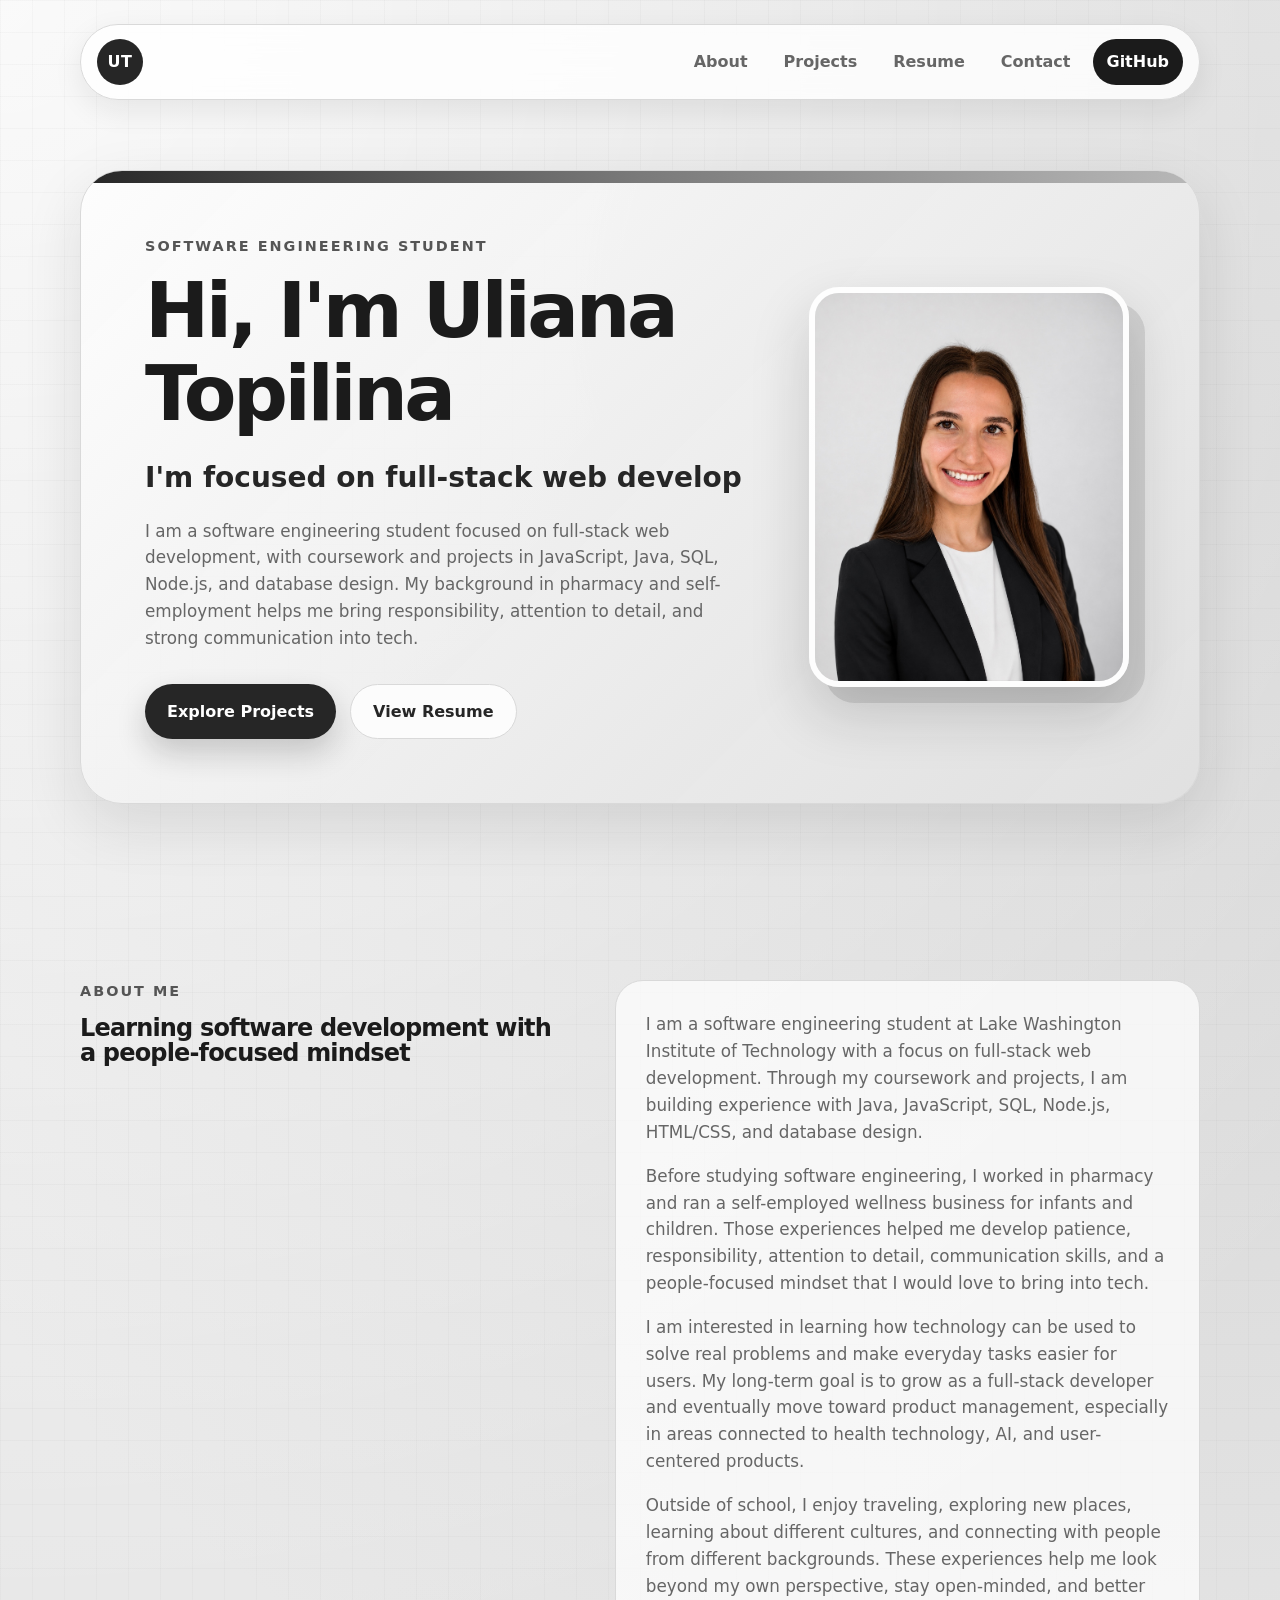
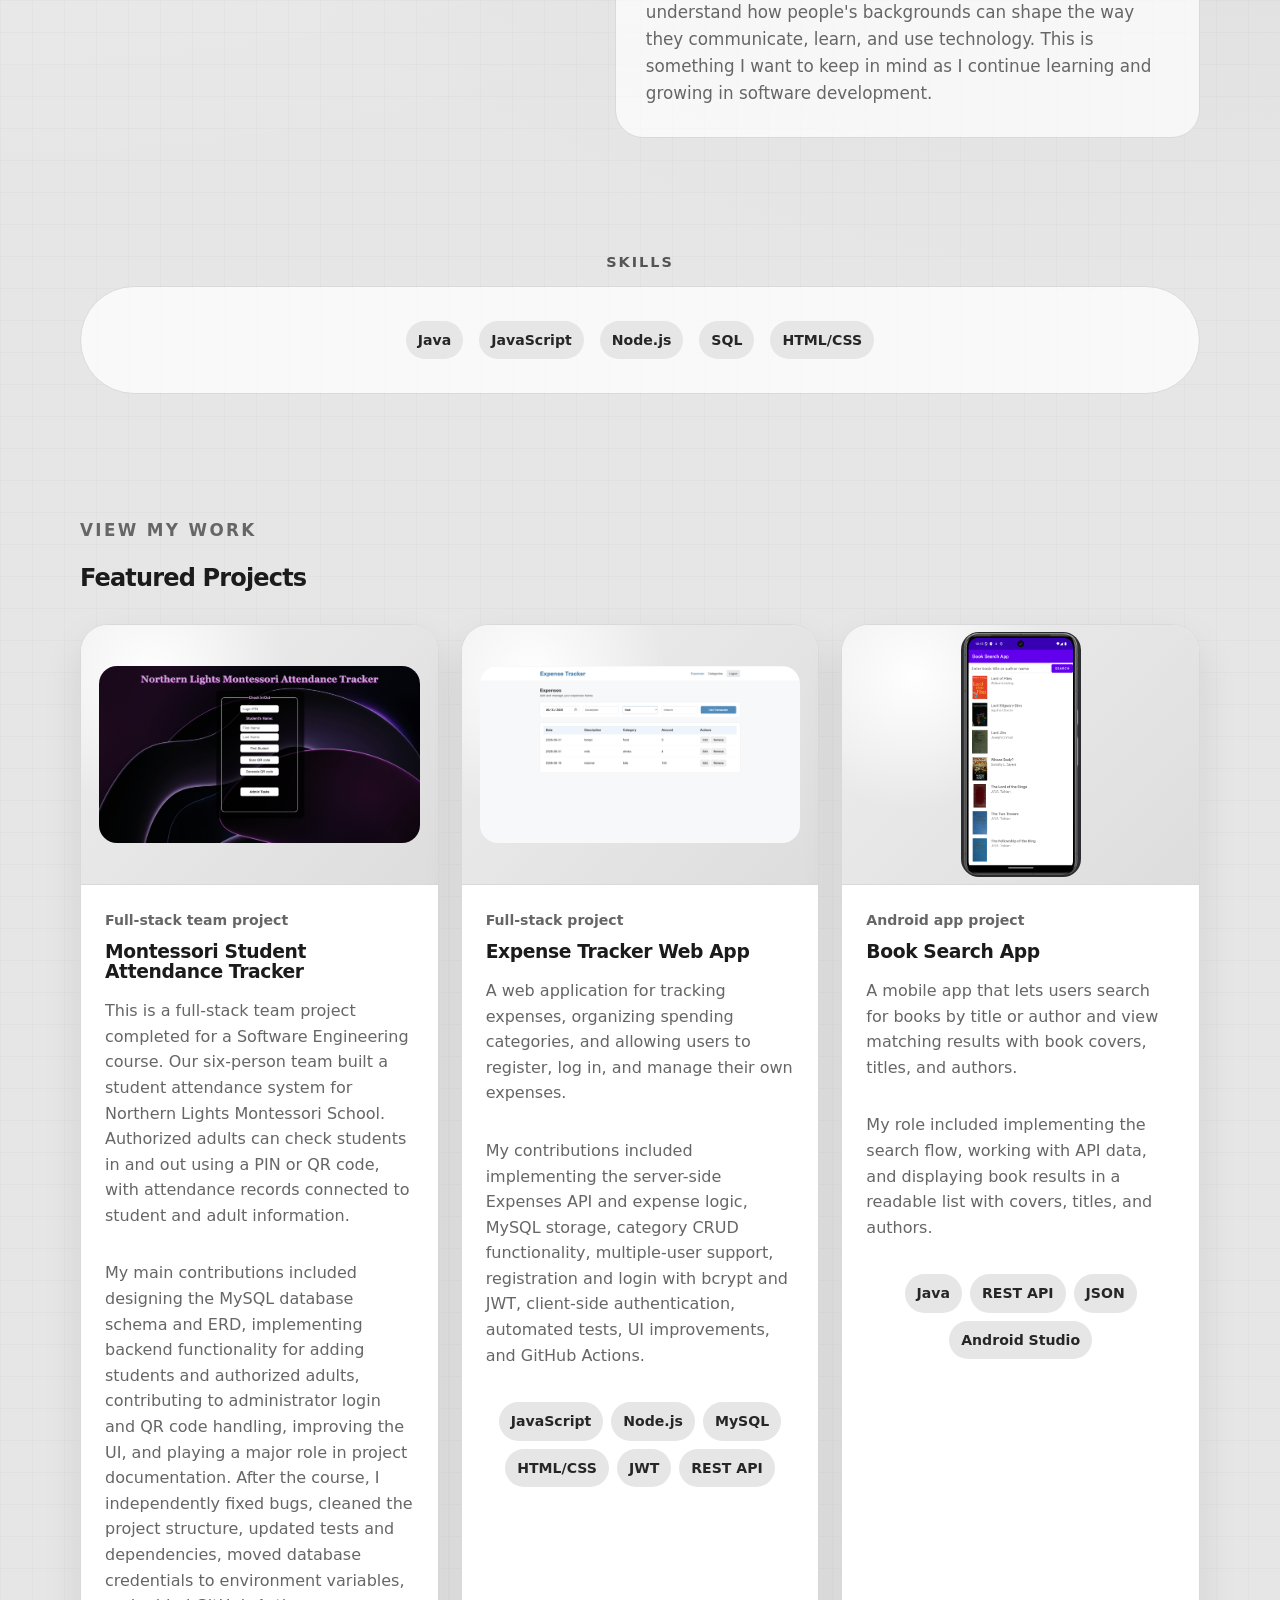
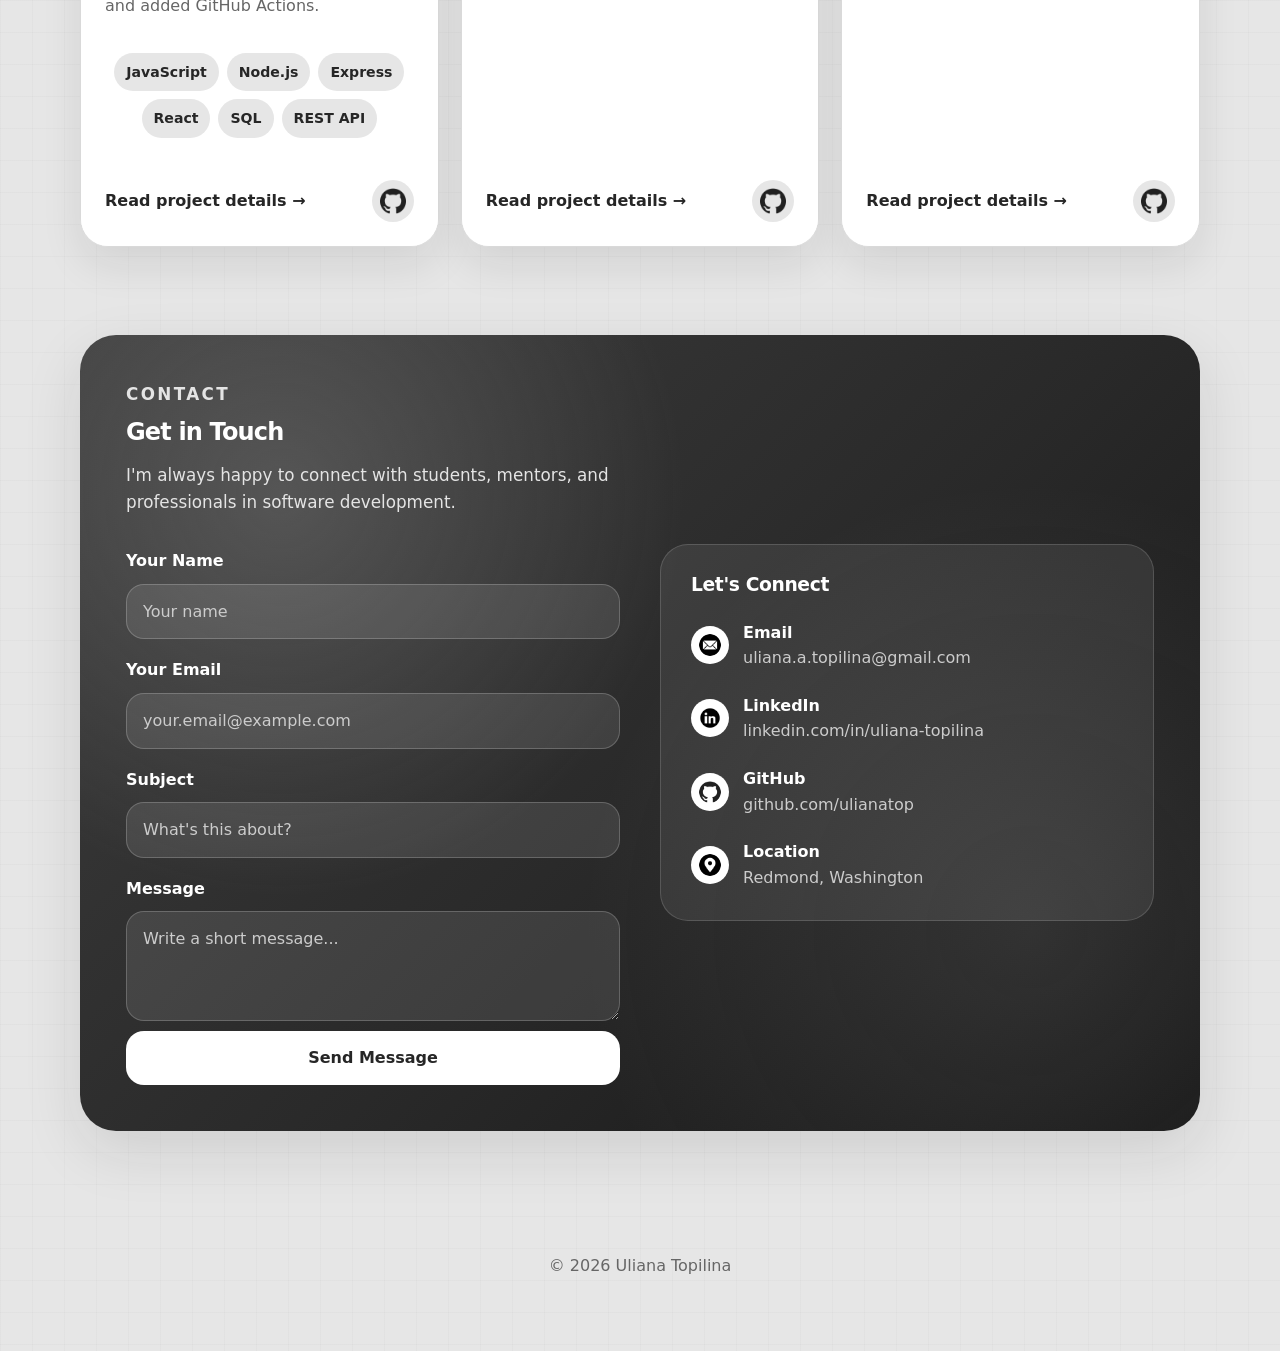
==== commit 2ce1a8e8: "Update expense tracker project details" ====
--- a/index.html
+++ b/index.html
@@ -159,12 +159,10 @@
                             to register, log in, and manage their own expenses.
                         </p>
                         <p>
-                            My work focused on implementing and connecting full-stack features, including client-side
-                            pages,
-                            server API handlers, database logic, user authentication flow, and unit tests. I also worked
-                            with
-                            multiple-user support so each user could access their own expenses and categories after
-                            logging in.
+                            My contributions included implementing the server-side Expenses API and
+                            expense logic, MySQL storage, category CRUD functionality, multiple-user
+                            support, registration and login with bcrypt and JWT, client-side
+                            authentication, automated tests, UI improvements, and GitHub Actions.
                         </p>
                         <div class="tags">
                             <span>JavaScript</span>
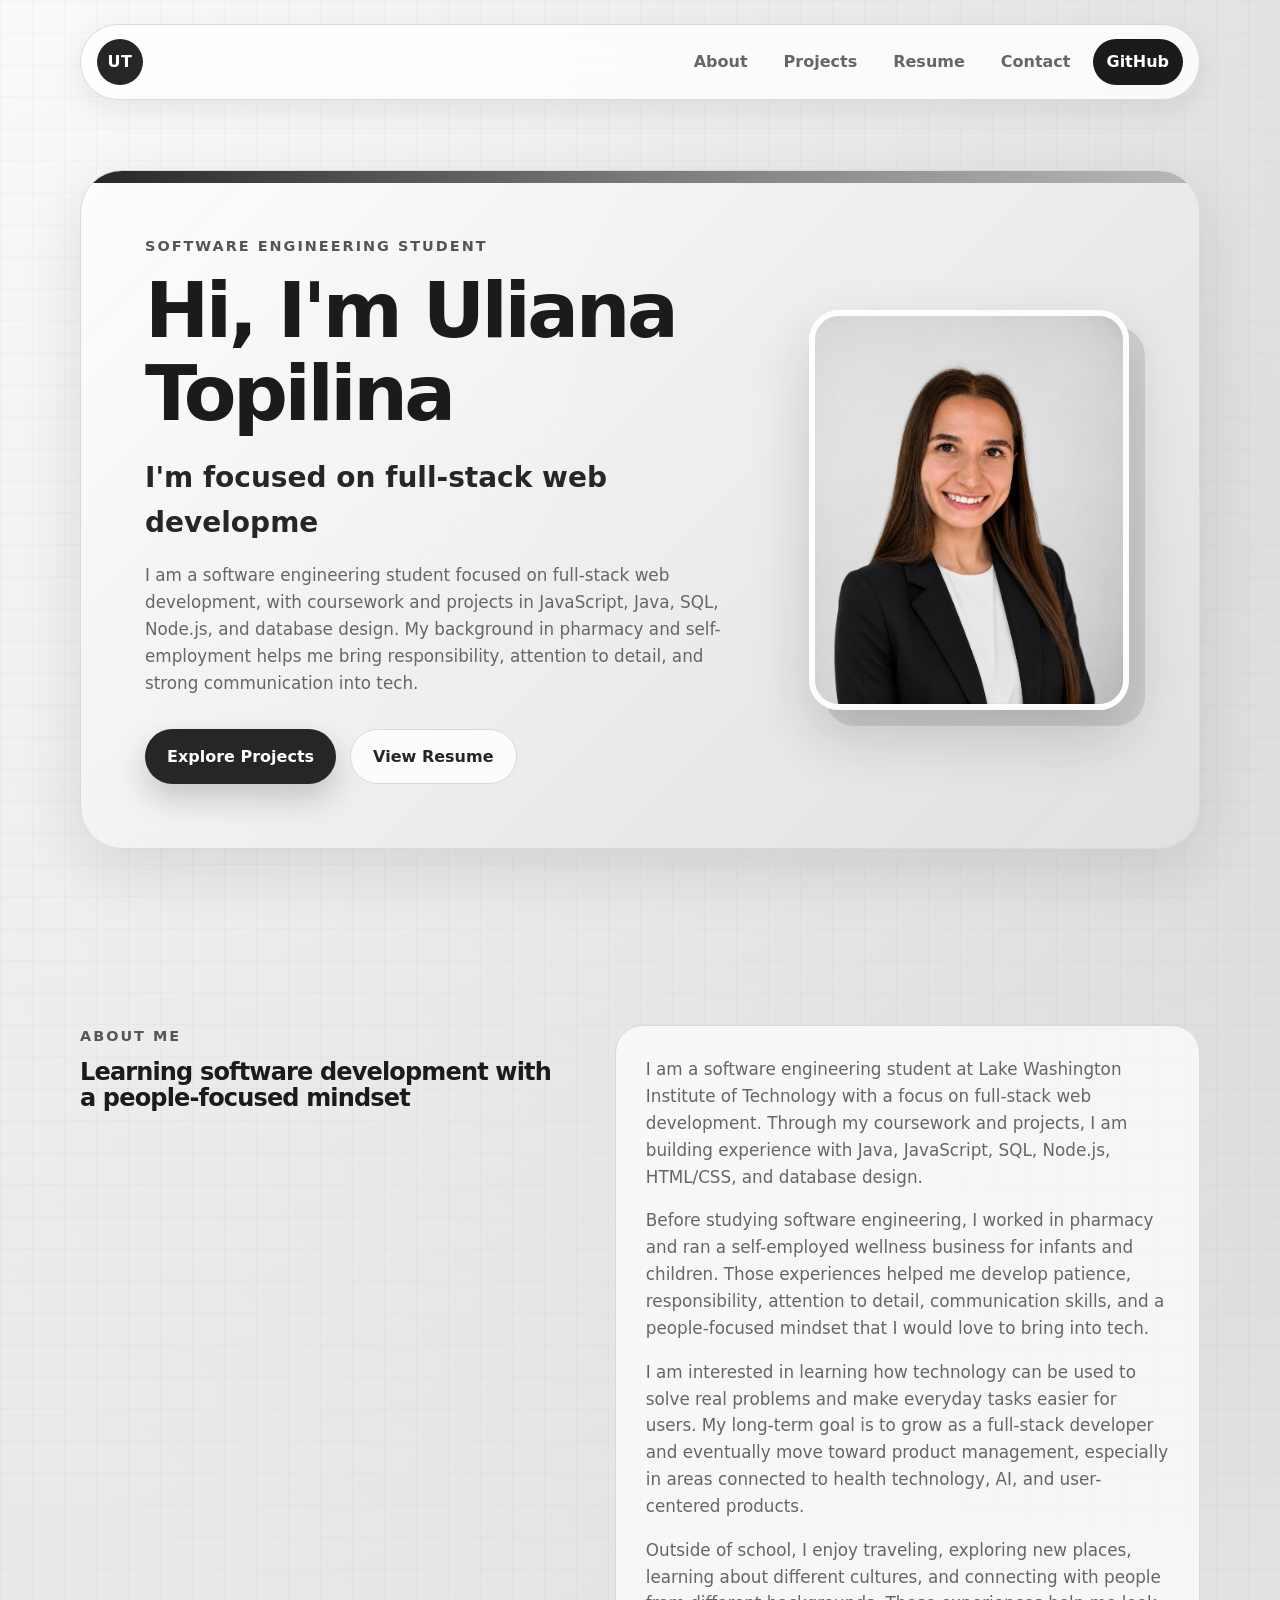
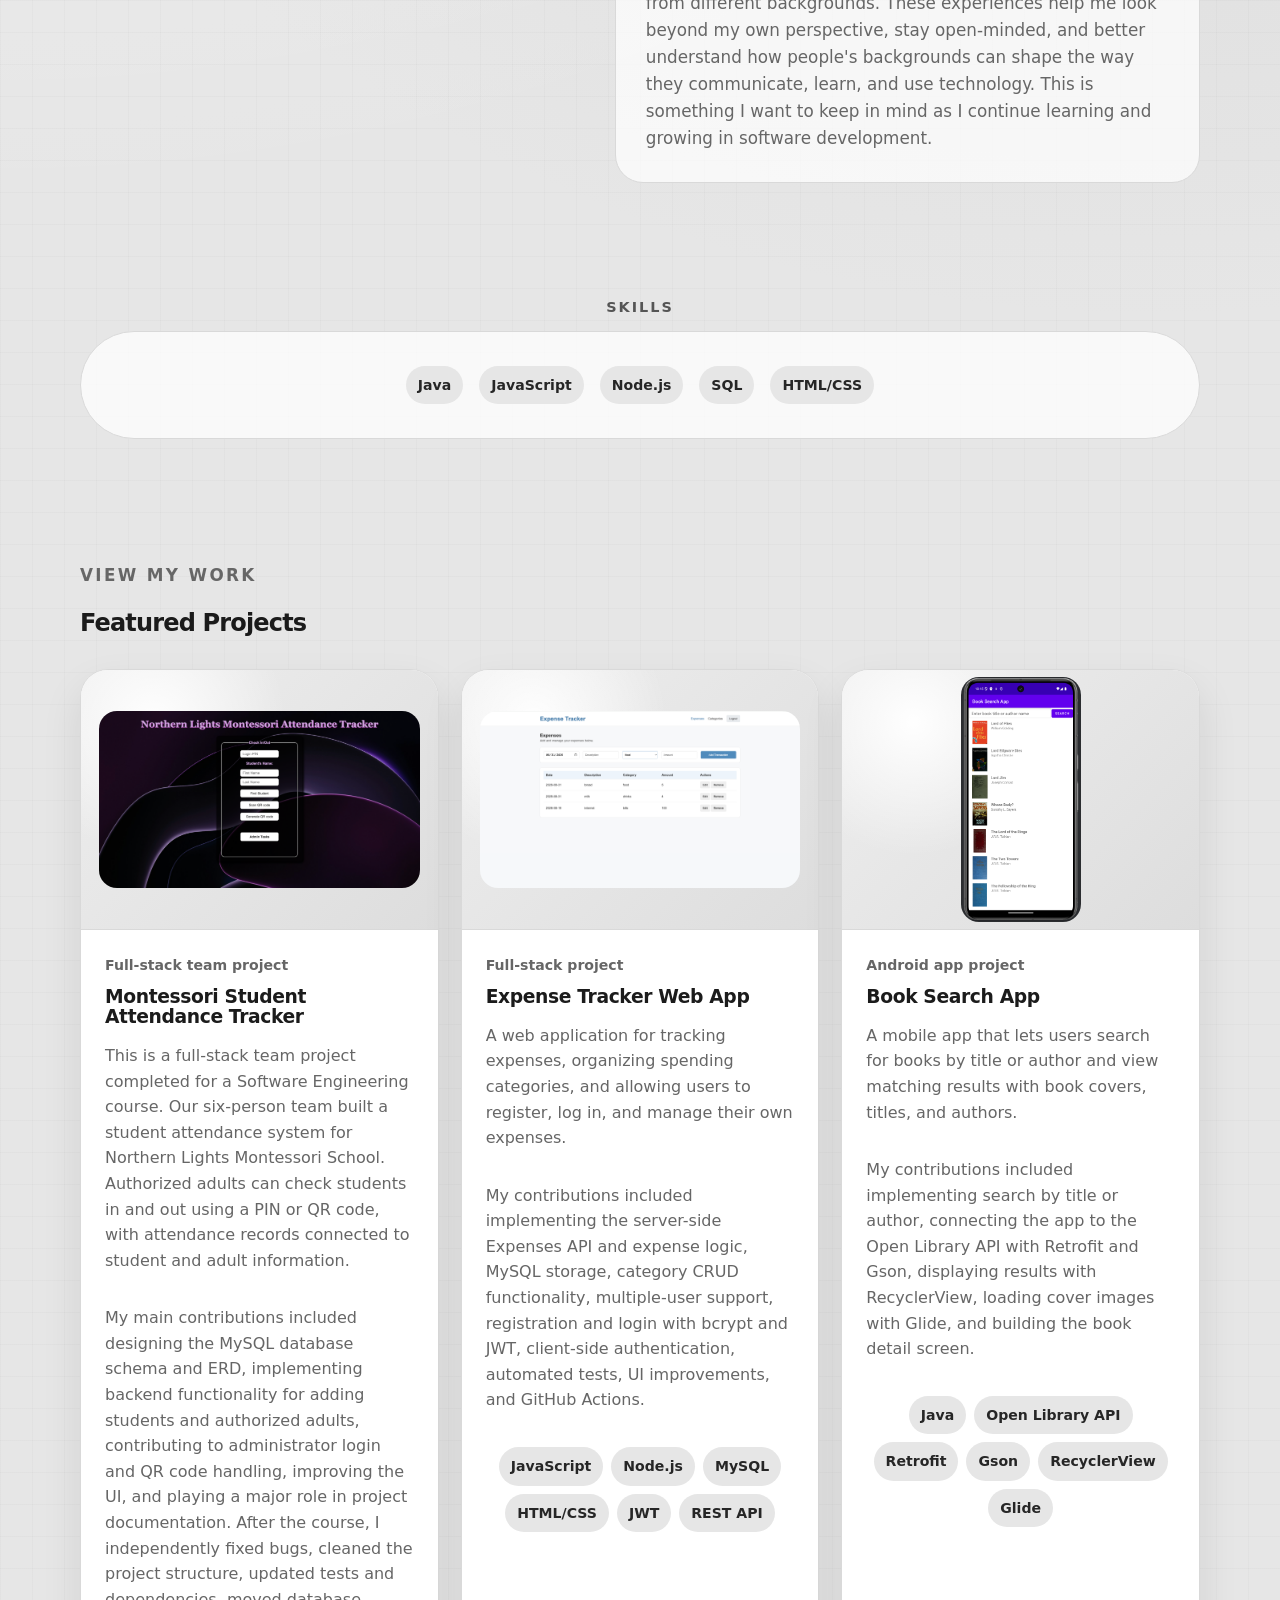
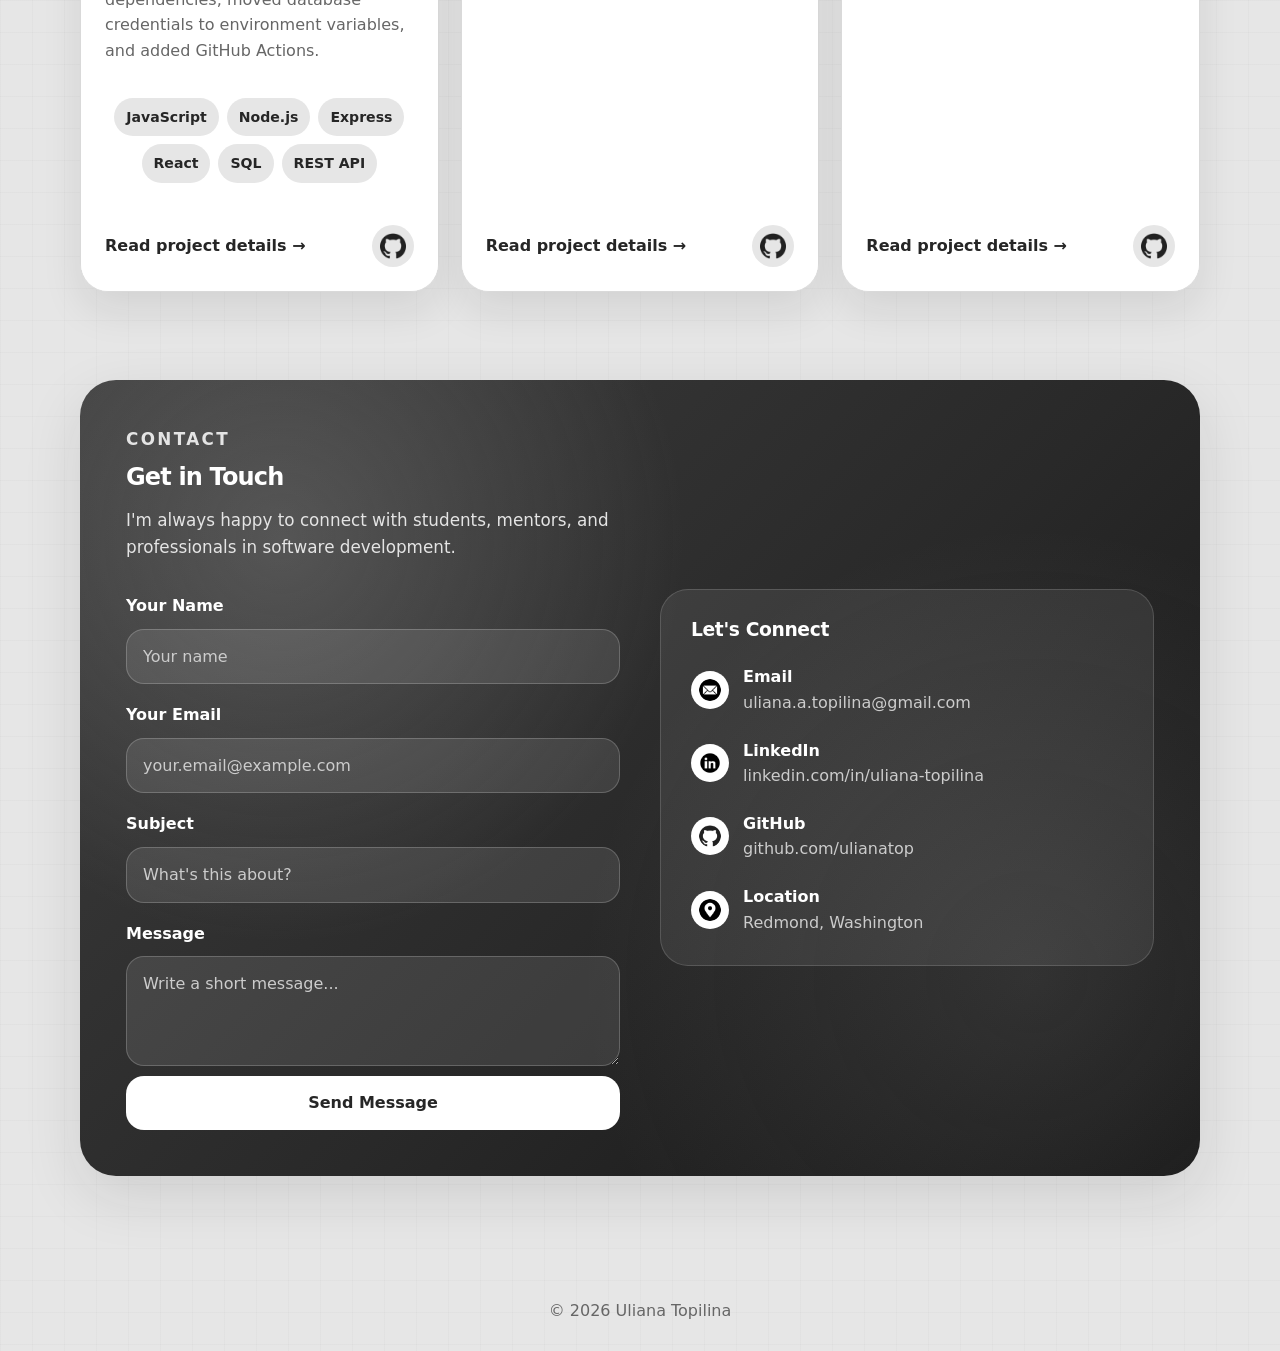
==== commit fea52efa: "Update book search project details" ====
--- a/index.html
+++ b/index.html
@@ -196,15 +196,18 @@
                             with book covers, titles, and authors.
                         </p>
                         <p>
-                            My role included implementing the search flow, working with API data, and displaying book
-                            results
-                            in a readable list with covers, titles, and authors.
+                            My contributions included implementing search by title or author, connecting
+                            the app to the Open Library API with Retrofit and Gson, displaying results
+                            with RecyclerView, loading cover images with Glide, and building the book
+                            detail screen.
                         </p>
                         <div class="tags">
                             <span>Java</span>
-                            <span>REST API</span>
-                            <span>JSON</span>
-                            <span>Android Studio</span>
+                            <span>Open Library API</span>
+                            <span>Retrofit</span>
+                            <span>Gson</span>
+                            <span>RecyclerView</span>
+                            <span>Glide</span>
                         </div>
                         <div class="project-card-bottom">
                             <a href="projects/book-search.html">Read project details →</a>
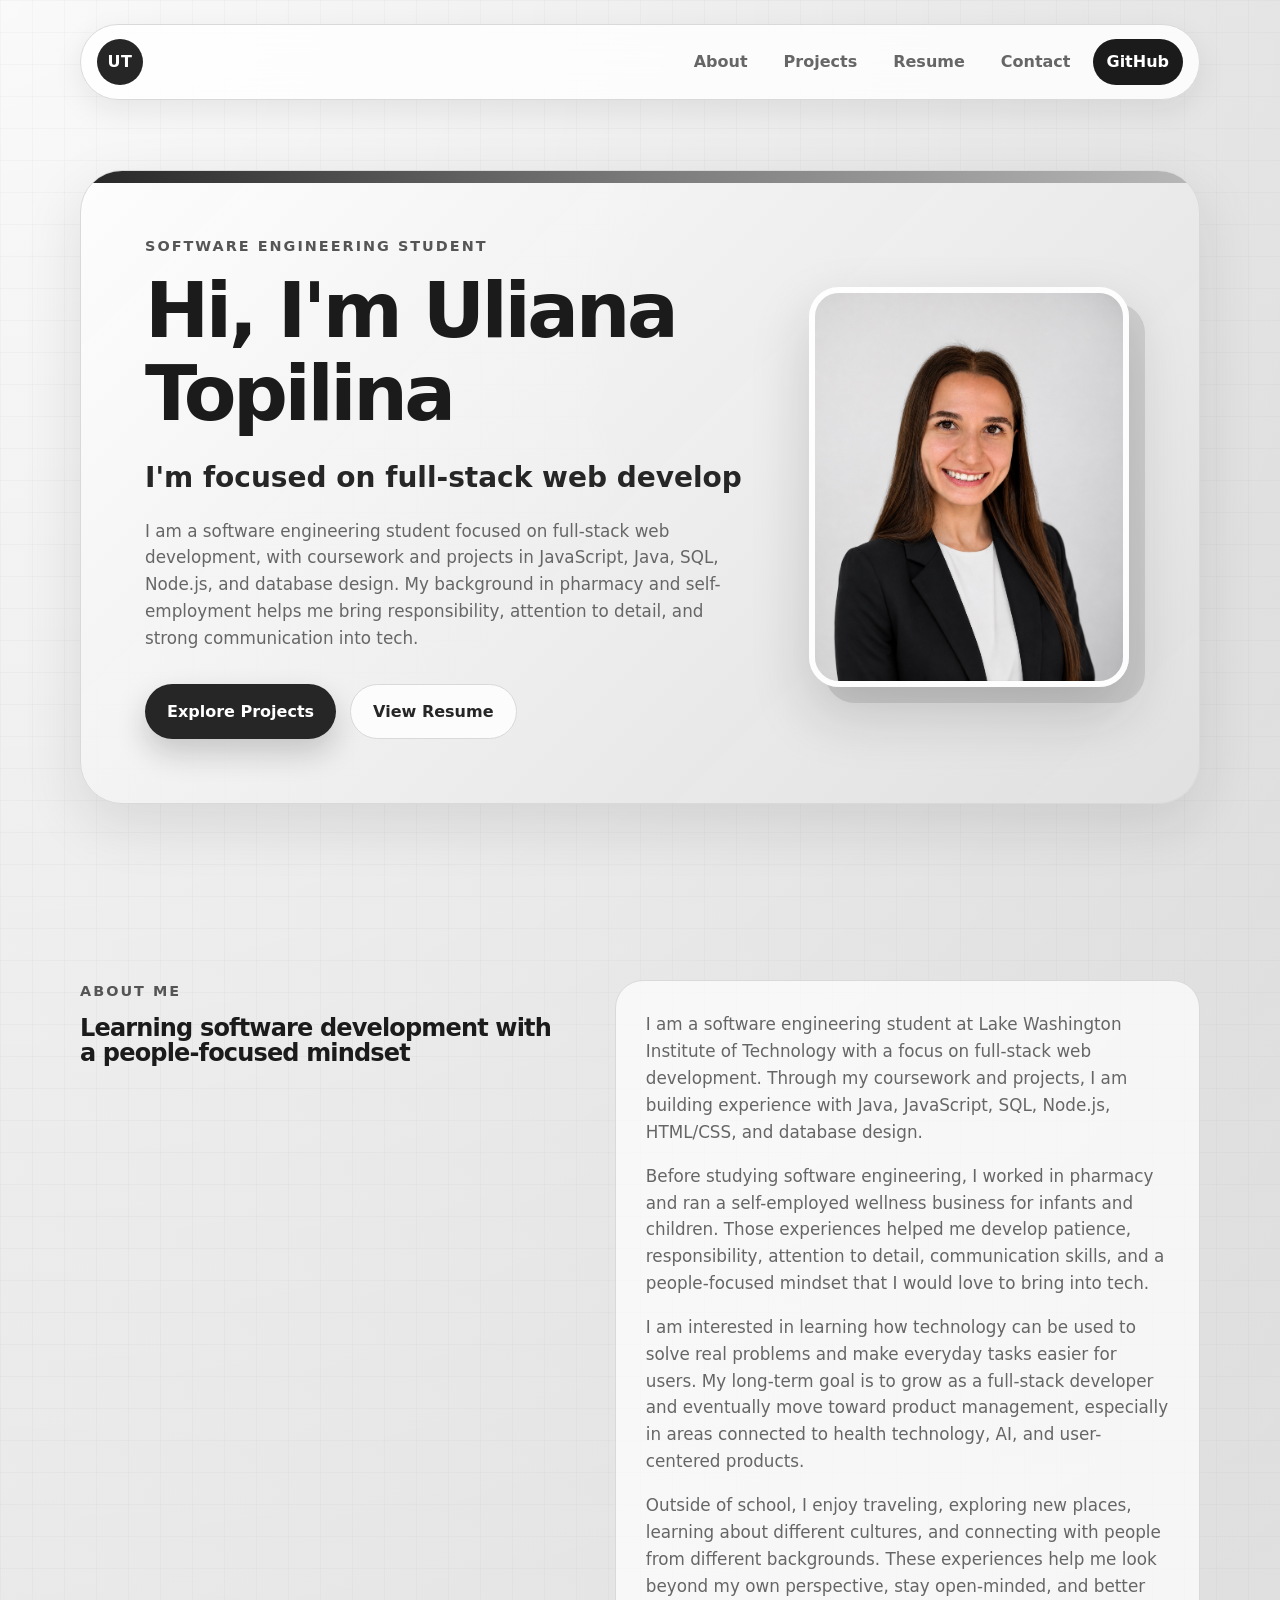
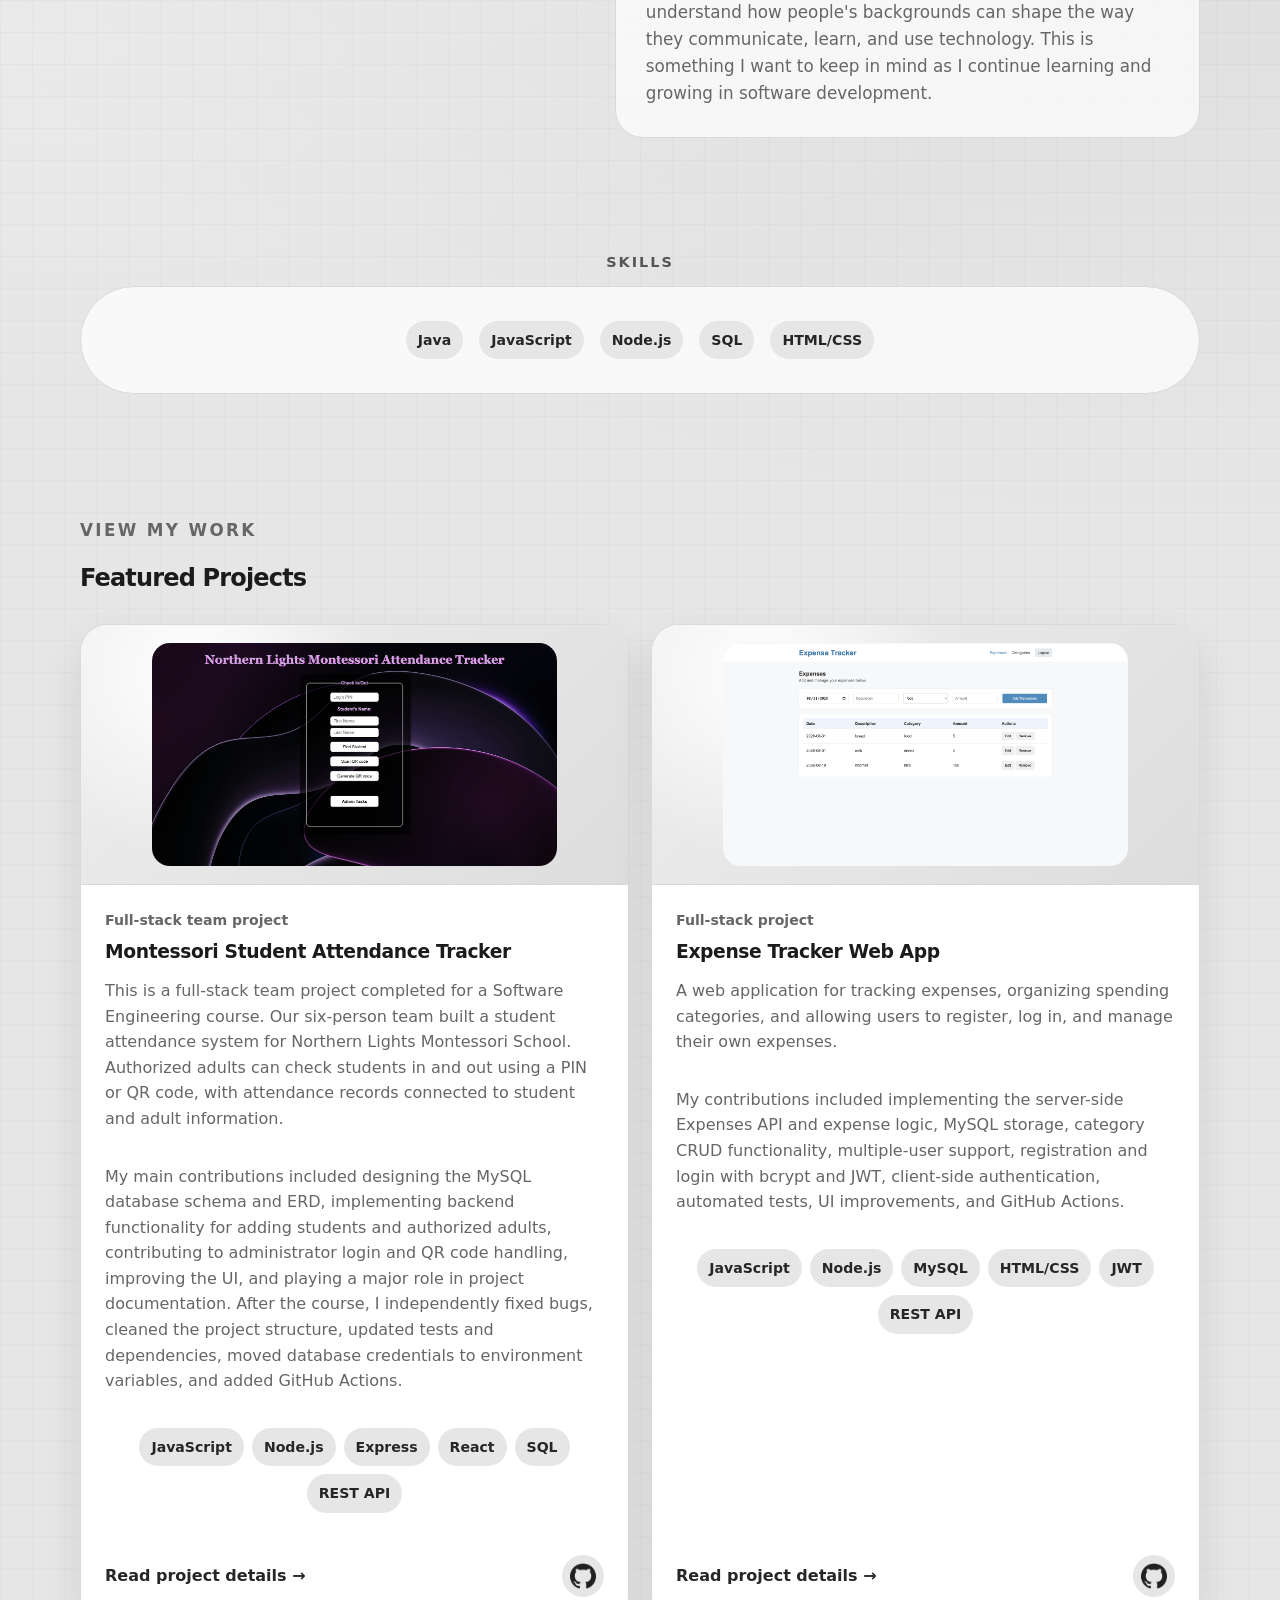
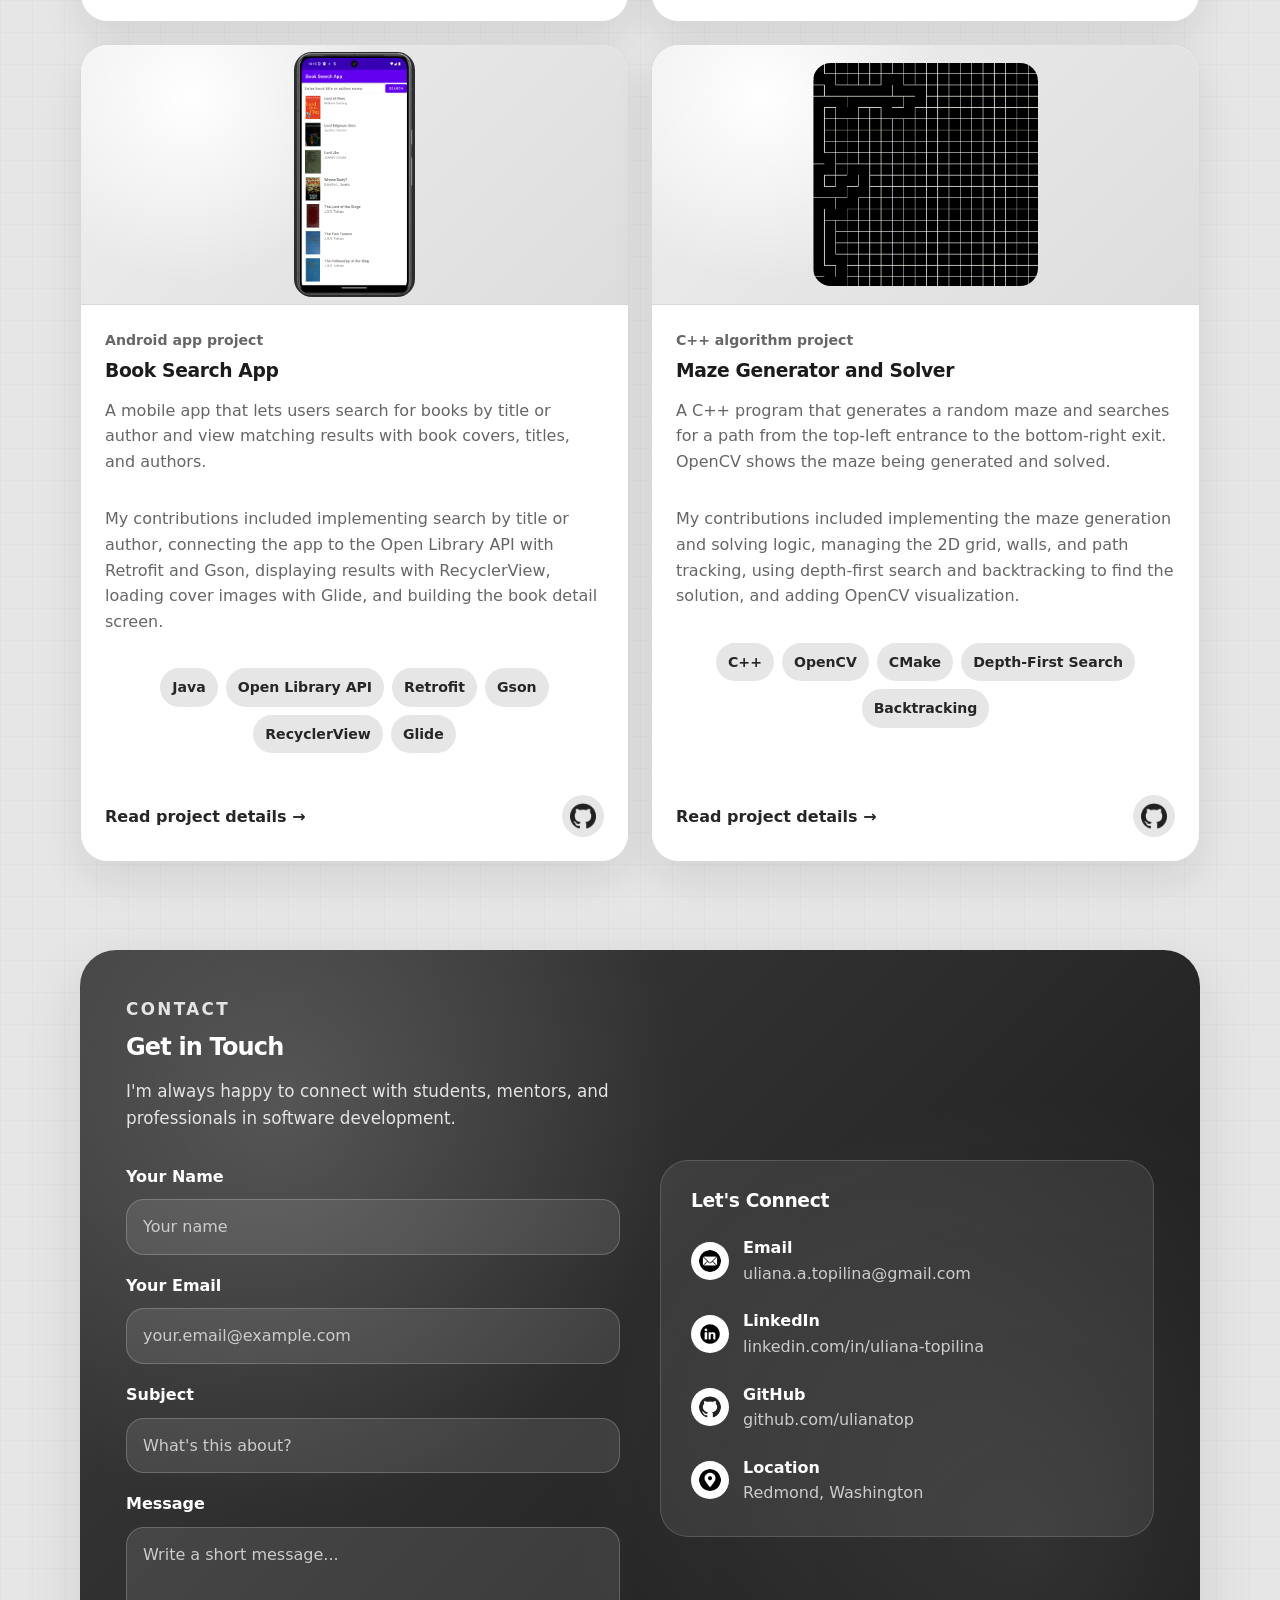
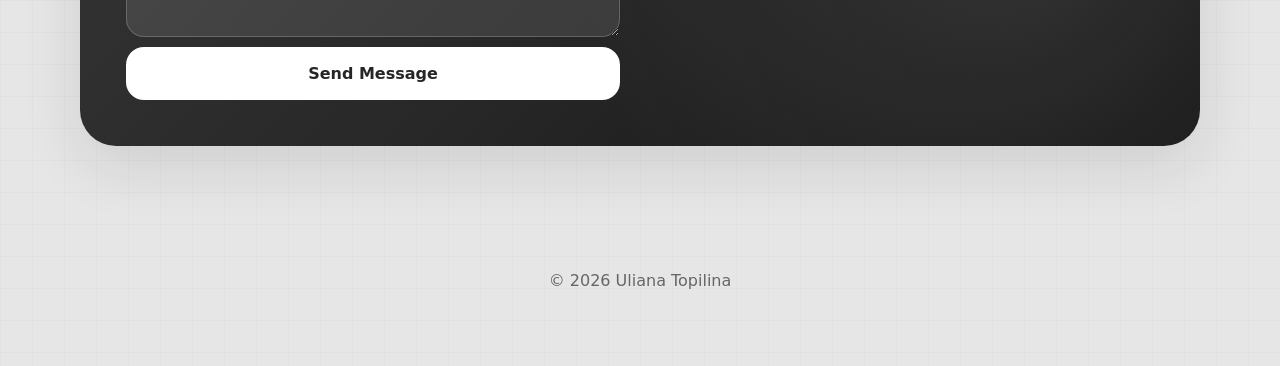
==== commit d2e4a011: "Add maze project" ====
--- a/index.html
+++ b/index.html
@@ -219,6 +219,48 @@
                         </div>
                     </div>
                 </article>
+
+                <article class="project-card">
+                    <div class="project-media wide-preview">
+                        <img src="images/maze-demo.gif" alt="Animation of the Maze Generator and Solver"
+                            class="project-image" loading="lazy" />
+                    </div>
+
+                    <div class="project-content">
+                        <p class="status">C++ algorithm project</p>
+                        <h3>Maze Generator and Solver</h3>
+
+                        <p>
+                            A C++ program that generates a random maze and searches for a path
+                            from the top-left entrance to the bottom-right exit. OpenCV shows
+                            the maze being generated and solved.
+                        </p>
+
+                        <p>
+                            My contributions included implementing the maze generation and solving
+                            logic, managing the 2D grid, walls, and path tracking, using depth-first
+                            search and backtracking to find the solution, and adding OpenCV
+                            visualization.
+                        </p>
+
+                        <div class="tags">
+                            <span>C++</span>
+                            <span>OpenCV</span>
+                            <span>CMake</span>
+                            <span>Depth-First Search</span>
+                            <span>Backtracking</span>
+                        </div>
+
+                        <div class="project-card-bottom">
+                            <a href="projects/maze.html">Read project details →</a>
+
+                            <a href="https://github.com/ulianatop/maze-generator-solver" target="_blank" rel="noopener"
+                                aria-label="View GitHub repo">
+                                <img src="images/github.png" alt="" class="project-github-icon">
+                            </a>
+                        </div>
+                    </div>
+                </article>
             </div>
         </section>
 
--- a/style.css
+++ b/style.css
@@ -321,7 +321,7 @@
 
 .project-grid {
     display: grid;
-    grid-template-columns: repeat(3, 1fr);
+    grid-template-columns: repeat(2, 1fr);
     gap: 22px;
 }
 
@@ -727,6 +727,13 @@
     width: 100%;
     margin: 0 auto;
     border-radius: 28px;
+}
+
+.maze-detail-image {
+    max-width: 650px;
+    width: 100%;
+    display: block;
+    margin: 0 auto;
 }
 
 .phone-screenshot-grid .screenshot-item h3 {
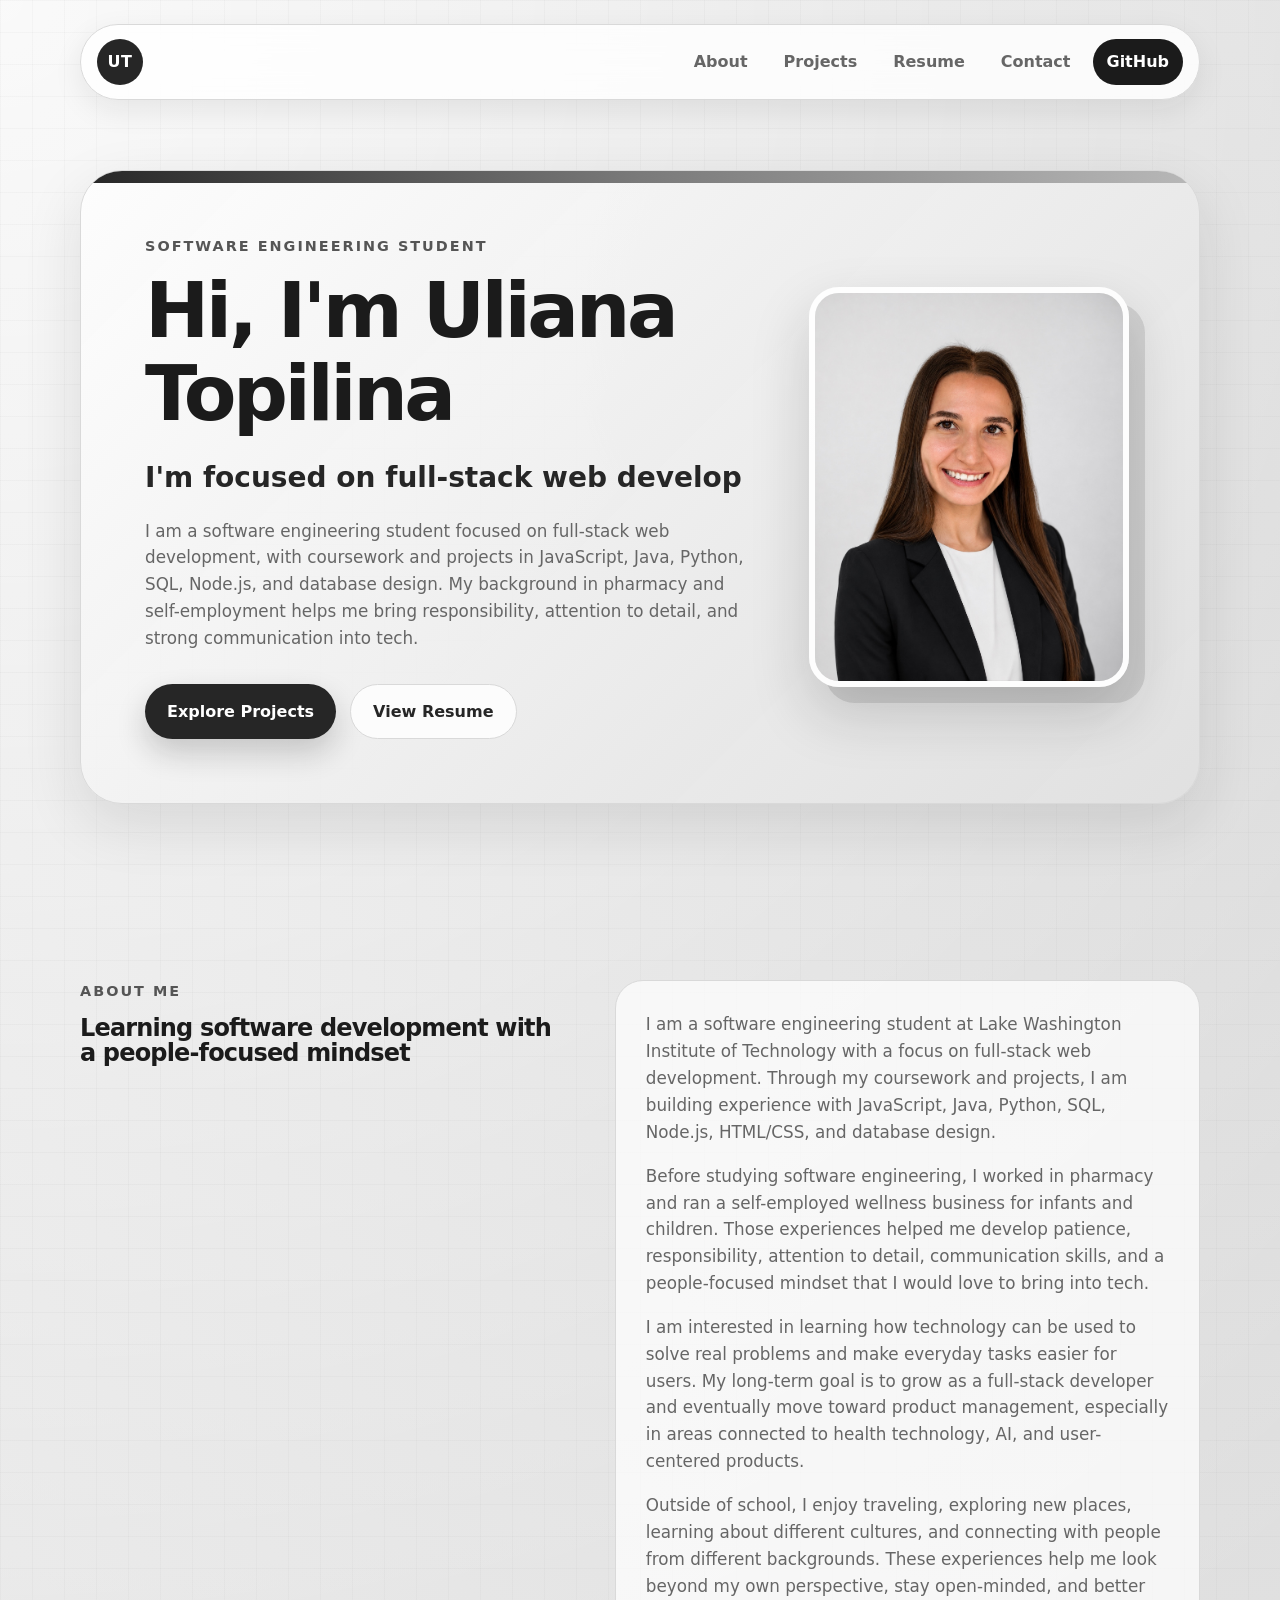
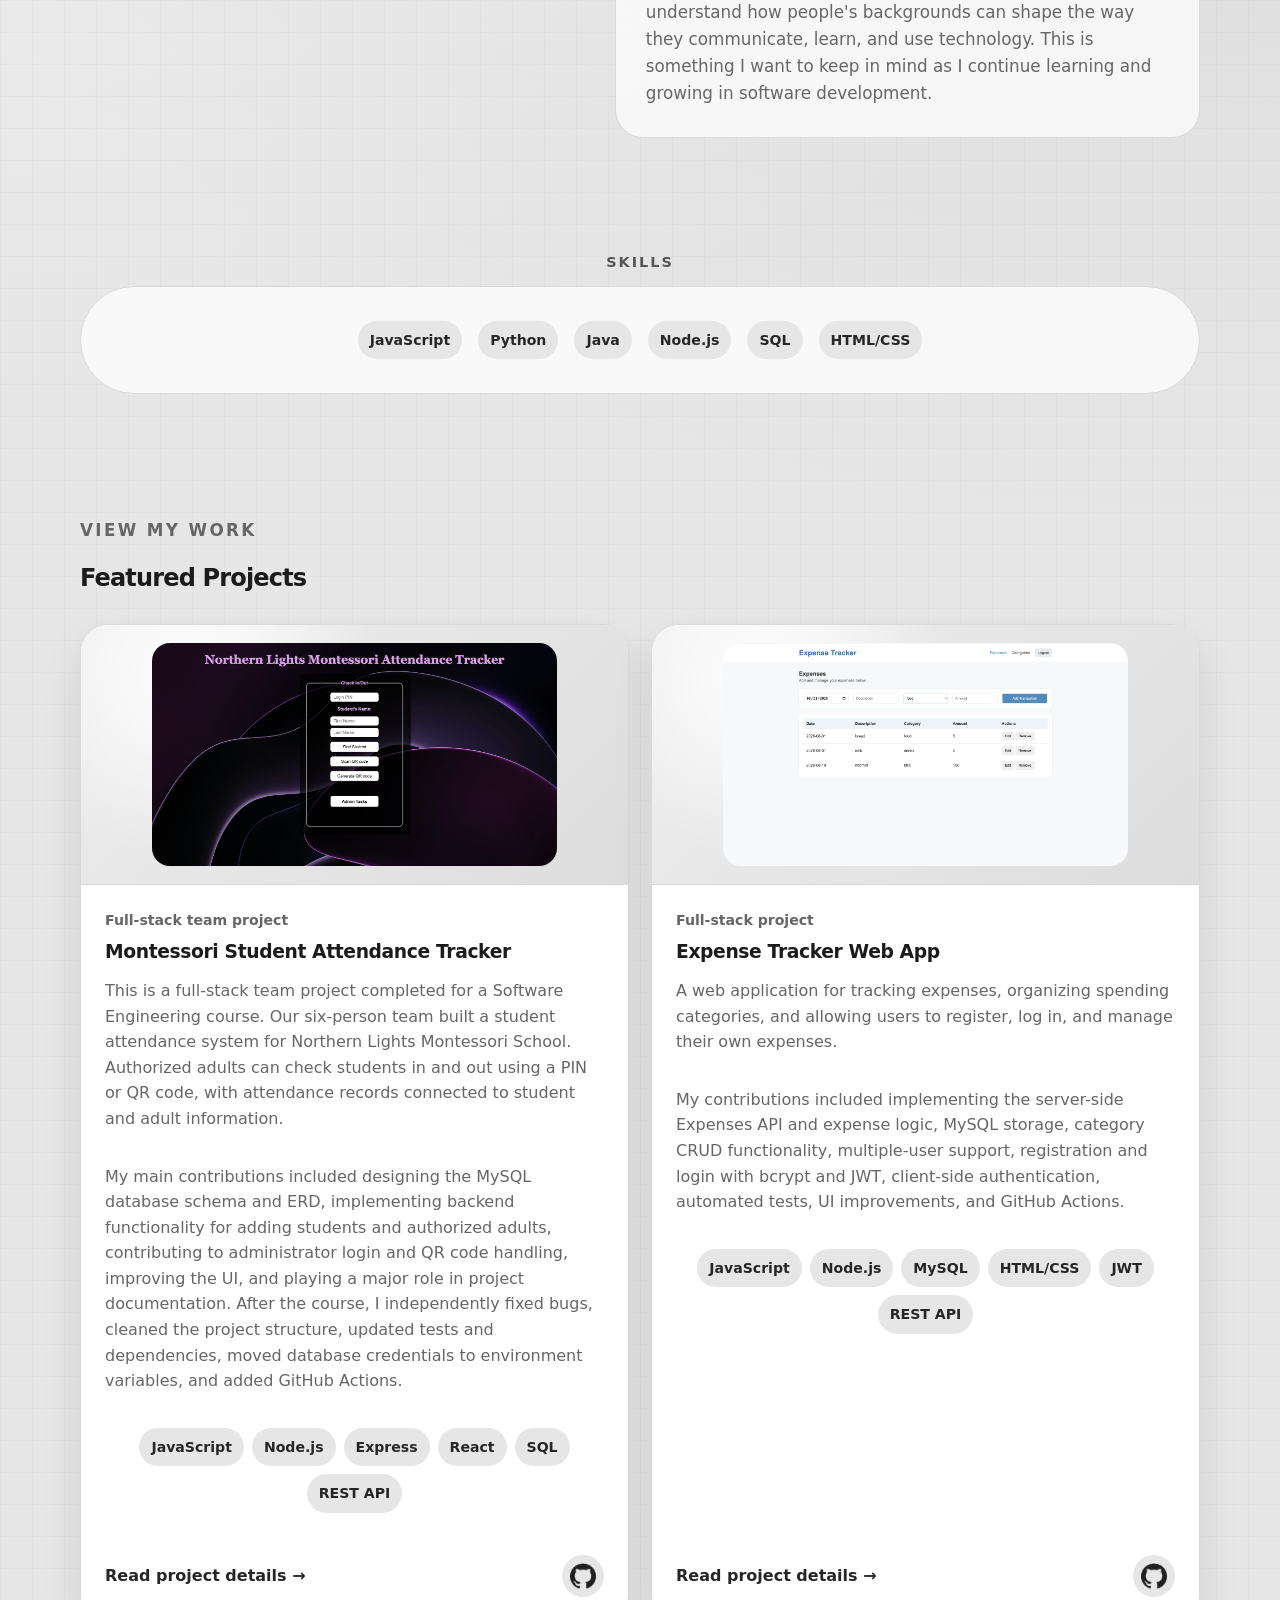
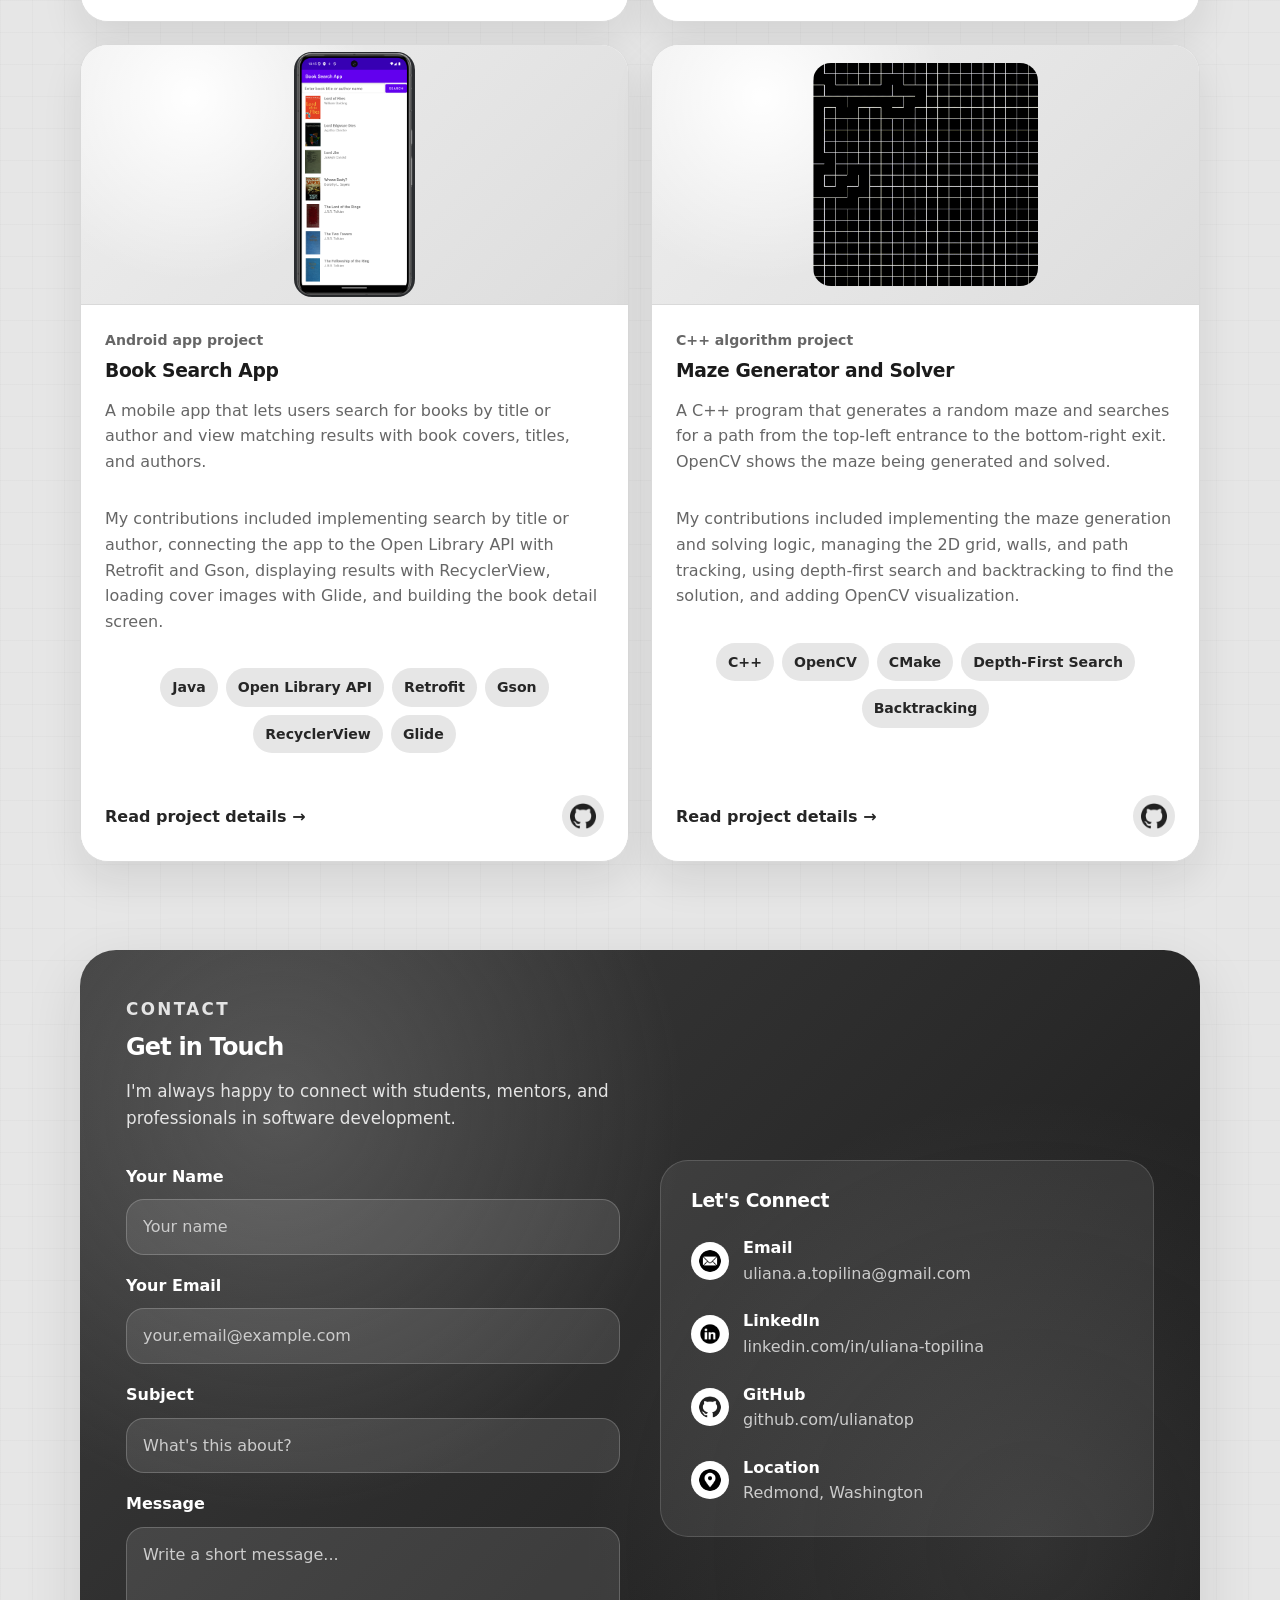
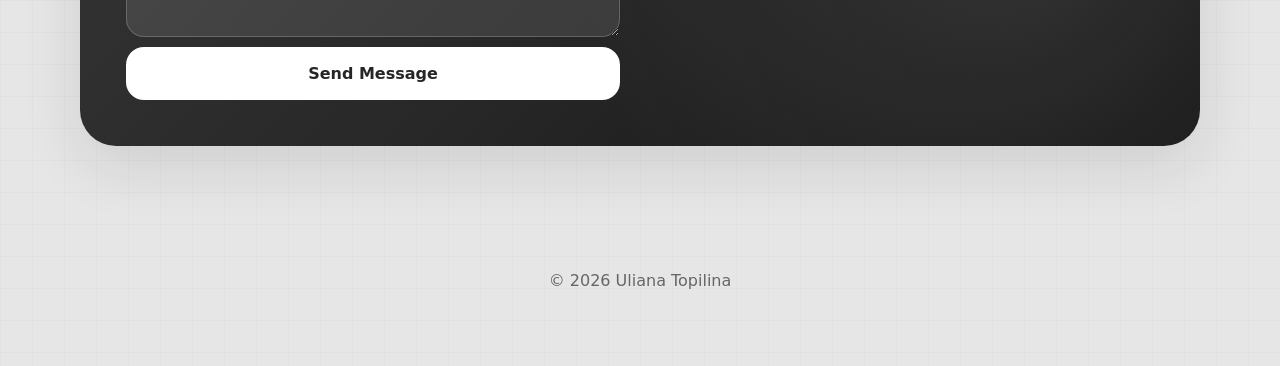
==== commit 6b85fc03: "Update portfolio details" ====
--- a/index.html
+++ b/index.html
@@ -34,7 +34,7 @@
                     <p class="typing-line">I'm focused on <span id="typewriter">full-stack web development.</span></p>
                     <p class="hero-copy">
                         I am a software engineering student focused on full-stack web development, with coursework and
-                        projects in JavaScript, Java, SQL, Node.js, and database design. My background in pharmacy and
+                        projects in JavaScript, Java, Python, SQL, Node.js, and database design. My background in pharmacy and
                         self-employment helps me
                         bring responsibility, attention to detail, and strong communication into tech.
                     </p>
@@ -58,8 +58,8 @@
             <div class="text-block">
                 <p>
                     I am a software engineering student at Lake Washington Institute of Technology with a focus on
-                    full-stack web development. Through my coursework and projects, I am building experience with Java,
-                    JavaScript, SQL, Node.js, HTML/CSS, and database design.
+                    full-stack web development. Through my coursework and projects, I am building experience with JavaScript, 
+                    Java, Python, SQL, Node.js, HTML/CSS, and database design.
                 </p>
 
                 <p>
@@ -88,8 +88,9 @@
         <section class="section skills-section">
             <p class="eyebrow">Skills</p>
             <div class="skills-strip" aria-label="Technical skills">
+                <span>JavaScript</span>
+                <span>Python</span>
                 <span>Java</span>
-                <span>JavaScript</span>
                 <span>Node.js</span>
                 <span>SQL</span>
                 <span>HTML/CSS</span>
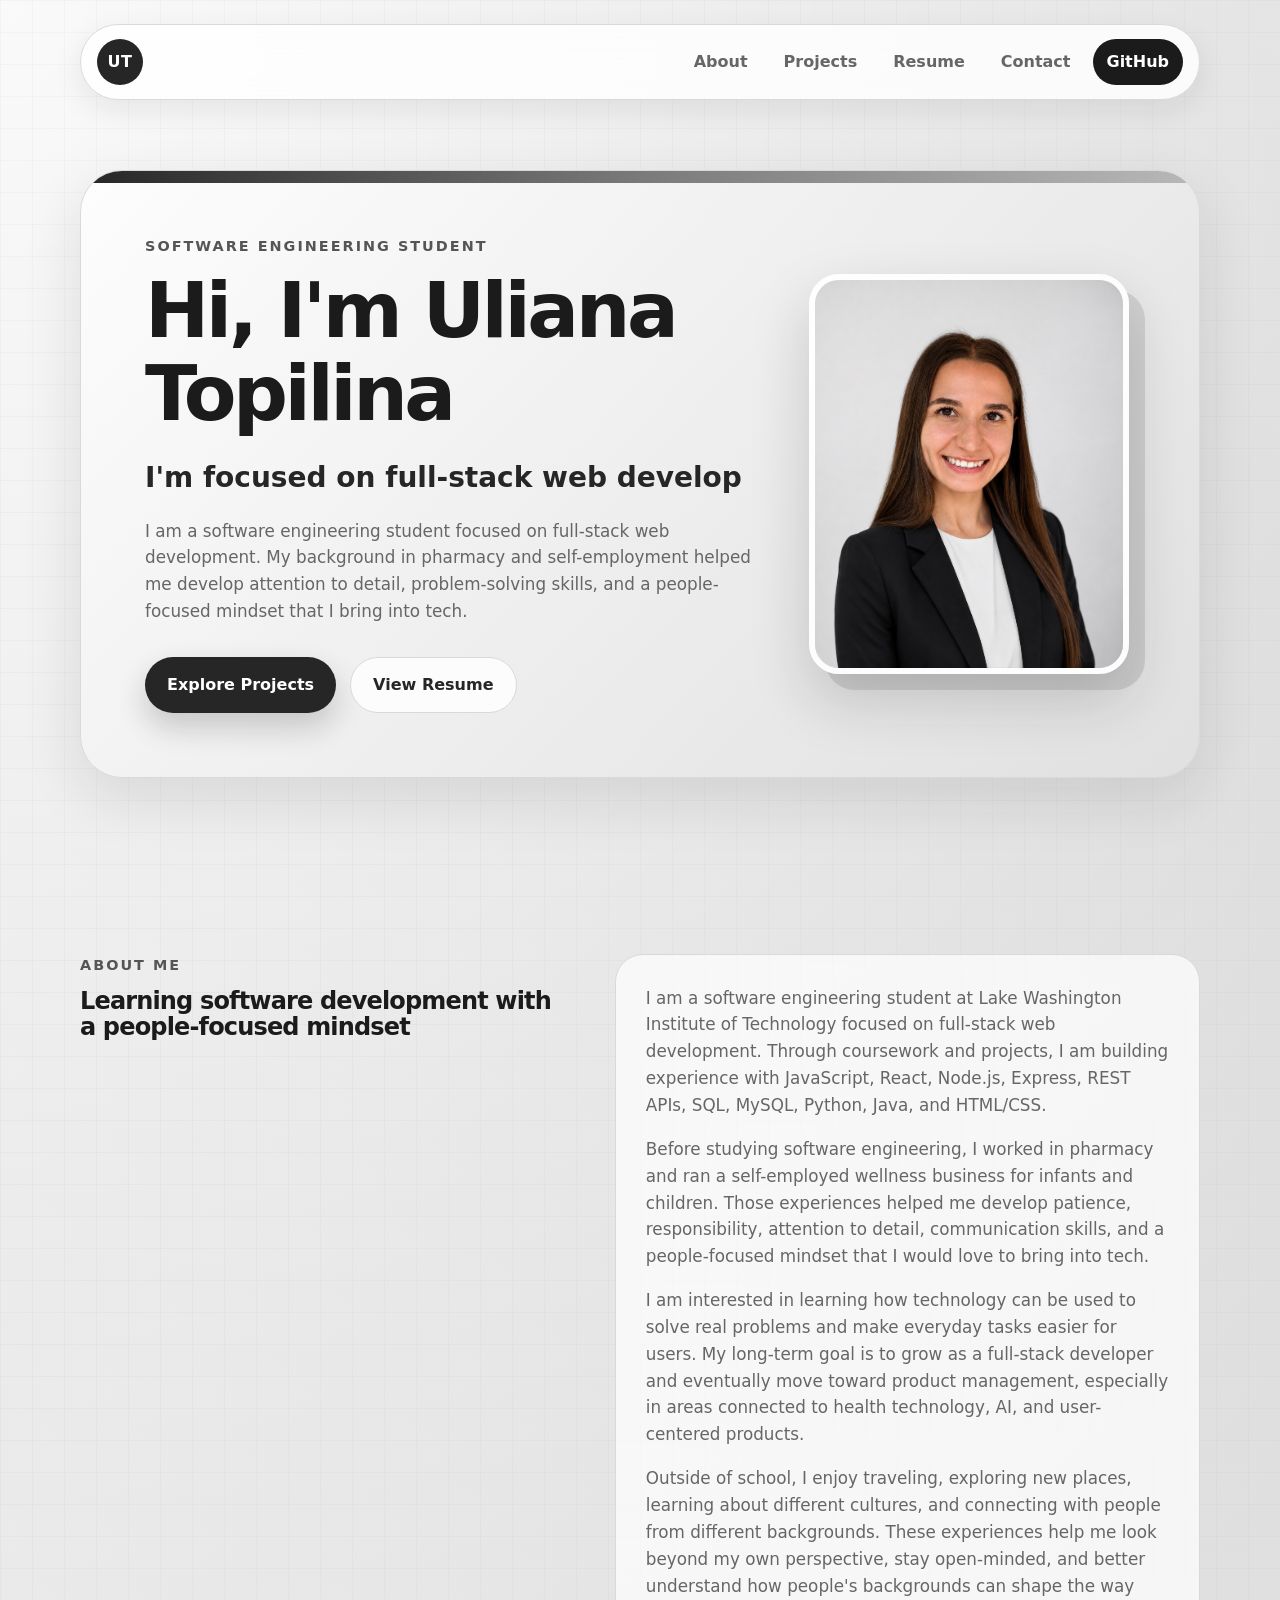
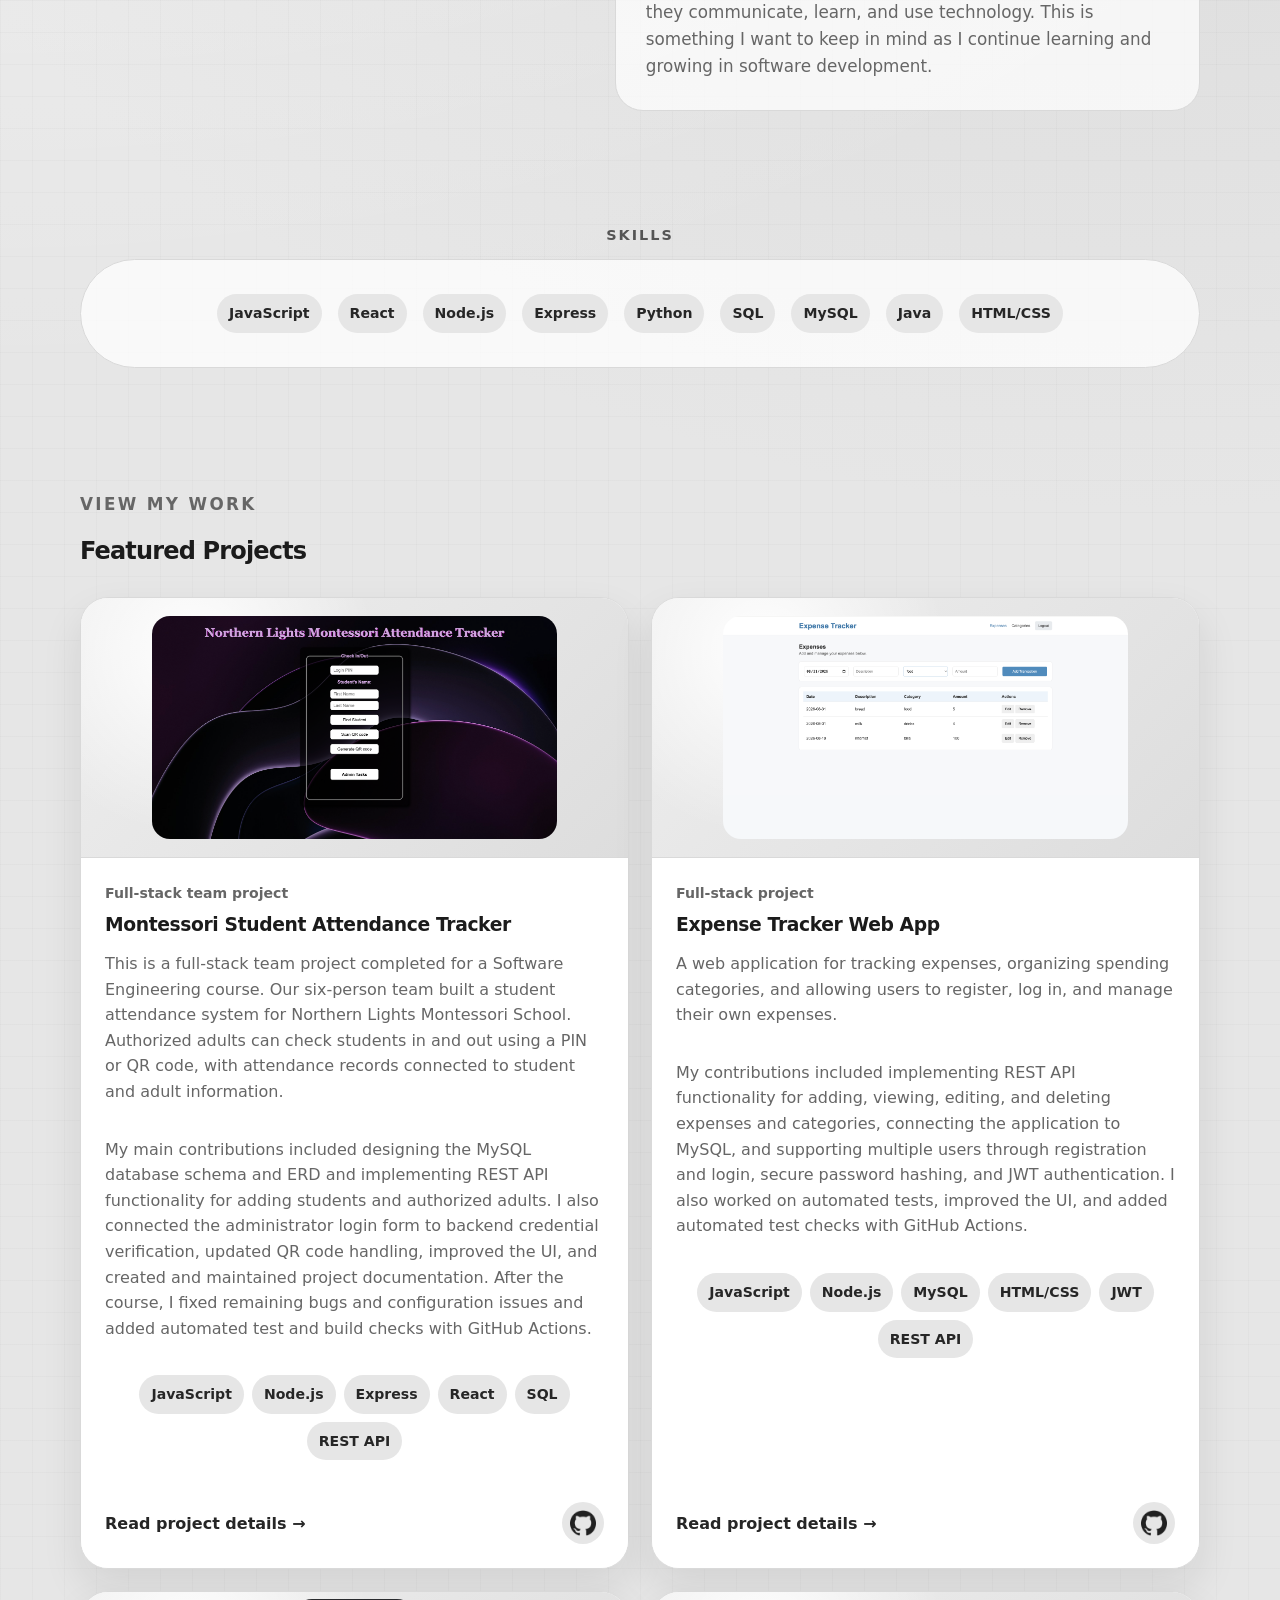
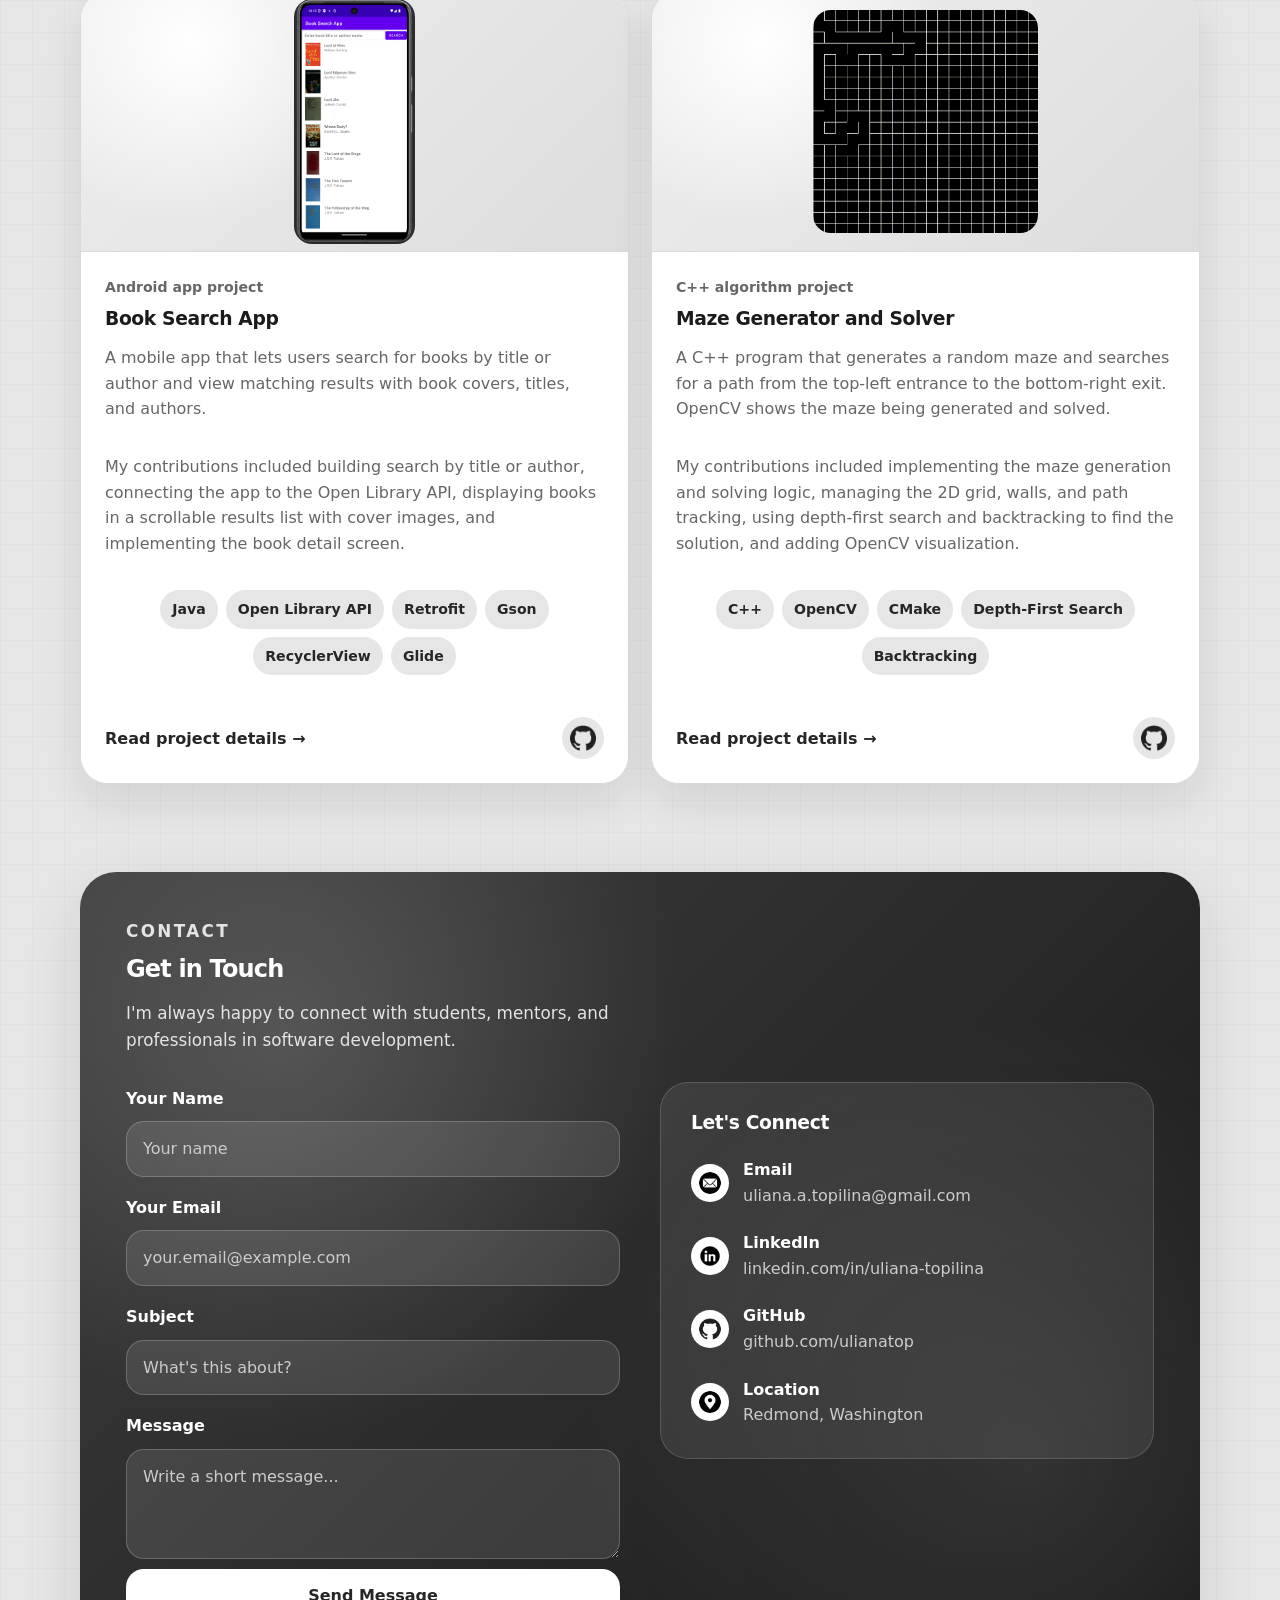
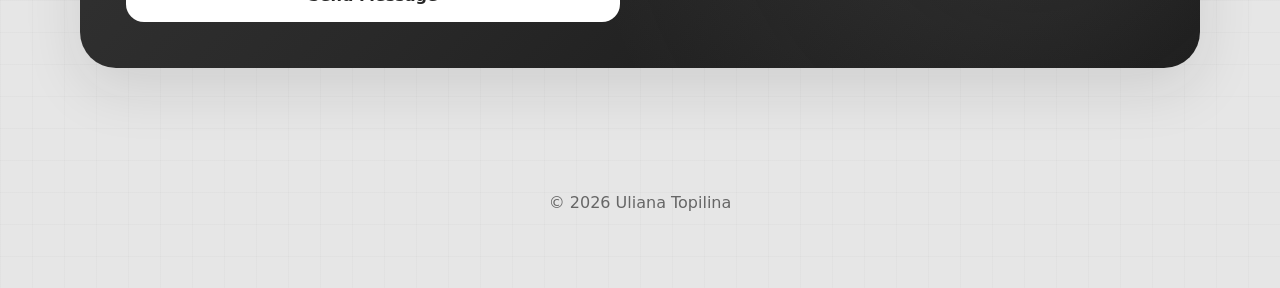
==== commit a044e30f: "Update portfolio content, resume, and mobile layout" ====
--- a/index.html
+++ b/index.html
@@ -15,7 +15,7 @@
 
     <header class="site-header">
         <a class="logo" href="index.html" aria-label="Uliana Topilina home">UT</a>
-        <button class="nav-toggle" aria-label="Open menu" aria-expanded="false">☰</button>
+        <button class="nav-toggle" type="button" aria-label="Open menu" aria-expanded="false">☰</button>
         <nav class="nav-links">
             <a href="index.html#about">About</a>
             <a href="index.html#projects">Projects</a>
@@ -33,10 +33,10 @@
                     <h1>Hi, I'm Uliana Topilina</h1>
                     <p class="typing-line">I'm focused on <span id="typewriter">full-stack web development.</span></p>
                     <p class="hero-copy">
-                        I am a software engineering student focused on full-stack web development, with coursework and
-                        projects in JavaScript, Java, Python, SQL, Node.js, and database design. My background in pharmacy and
-                        self-employment helps me
-                        bring responsibility, attention to detail, and strong communication into tech.
+                        I am a software engineering student focused on full-stack web development.
+                        My background in pharmacy and self-employment helped me develop attention
+                        to detail, problem-solving skills, and a people-focused mindset that I bring
+                        into tech.
                     </p>
                     <div class="hero-actions">
                         <a class="button primary" href="#projects">Explore Projects</a>
@@ -57,9 +57,10 @@
             </div>
             <div class="text-block">
                 <p>
-                    I am a software engineering student at Lake Washington Institute of Technology with a focus on
-                    full-stack web development. Through my coursework and projects, I am building experience with JavaScript, 
-                    Java, Python, SQL, Node.js, HTML/CSS, and database design.
+                    I am a software engineering student at Lake Washington Institute of Technology
+                    focused on full-stack web development. Through coursework and projects, I am
+                    building experience with JavaScript, React, Node.js, Express, REST APIs, SQL,
+                    MySQL, Python, Java, and HTML/CSS.
                 </p>
 
                 <p>
@@ -89,10 +90,13 @@
             <p class="eyebrow">Skills</p>
             <div class="skills-strip" aria-label="Technical skills">
                 <span>JavaScript</span>
+                <span>React</span>
+                <span>Node.js</span>
+                <span>Express</span>
                 <span>Python</span>
+                <span>SQL</span>
+                <span>MySQL</span>
                 <span>Java</span>
-                <span>Node.js</span>
-                <span>SQL</span>
                 <span>HTML/CSS</span>
             </div>
         </section>
@@ -120,12 +124,11 @@
                         </p>
 
                         <p>
-                            My main contributions included designing the MySQL database schema and ERD,
-                            implementing backend functionality for adding students and authorized adults,
-                            contributing to administrator login and QR code handling, improving the UI,
-                            and playing a major role in project documentation. After the course, I
-                            independently fixed bugs, cleaned the project structure, updated tests and
-                            dependencies, moved database credentials to environment variables, and added
+                            My main contributions included designing the MySQL database schema and ERD and implementing
+                            REST API functionality for adding students and authorized adults. I also connected the
+                            administrator login form to backend credential verification, updated QR code handling,
+                            improved the UI, and created and maintained project documentation. After the course, I fixed
+                            remaining bugs and configuration issues and added automated test and build checks with
                             GitHub Actions.
                         </p>
                         <div class="tags">
@@ -160,10 +163,11 @@
                             to register, log in, and manage their own expenses.
                         </p>
                         <p>
-                            My contributions included implementing the server-side Expenses API and
-                            expense logic, MySQL storage, category CRUD functionality, multiple-user
-                            support, registration and login with bcrypt and JWT, client-side
-                            authentication, automated tests, UI improvements, and GitHub Actions.
+                            My contributions included implementing REST API functionality for adding, viewing, editing,
+                            and deleting expenses and categories, connecting the application to MySQL, and supporting
+                            multiple users through registration and login, secure password hashing, and JWT
+                            authentication. I also worked on automated tests, improved the UI, and added automated test
+                            checks with GitHub Actions.
                         </p>
                         <div class="tags">
                             <span>JavaScript</span>
@@ -197,10 +201,9 @@
                             with book covers, titles, and authors.
                         </p>
                         <p>
-                            My contributions included implementing search by title or author, connecting
-                            the app to the Open Library API with Retrofit and Gson, displaying results
-                            with RecyclerView, loading cover images with Glide, and building the book
-                            detail screen.
+                            My contributions included building search by title or author, connecting the app to the Open
+                            Library API, displaying books in a scrollable results list with cover images, and
+                            implementing the book detail screen.
                         </p>
                         <div class="tags">
                             <span>Java</span>
--- a/style.css
+++ b/style.css
@@ -647,6 +647,18 @@
     font-weight: 700;
 }
 
+.resume-contact a {
+    transition: .2s ease;
+}
+
+.resume-contact a:hover,
+.resume-contact a:focus-visible {
+    color: var(--accent-dark);
+    background: var(--surface-strong);
+    border-color: var(--gray-medium);
+    transform: translateY(-2px);
+}
+
 .resume-block.wide {
     grid-column: 1 / -1;
 }
@@ -894,4 +906,13 @@
         display: block;
         max-width: 100%;
     }
-}
+
+    .contact-info-list a>div,
+    .contact-location>div {
+        min-width: 0;
+    }
+
+    .contact-info-list span {
+        overflow-wrap: anywhere;
+    }
+}
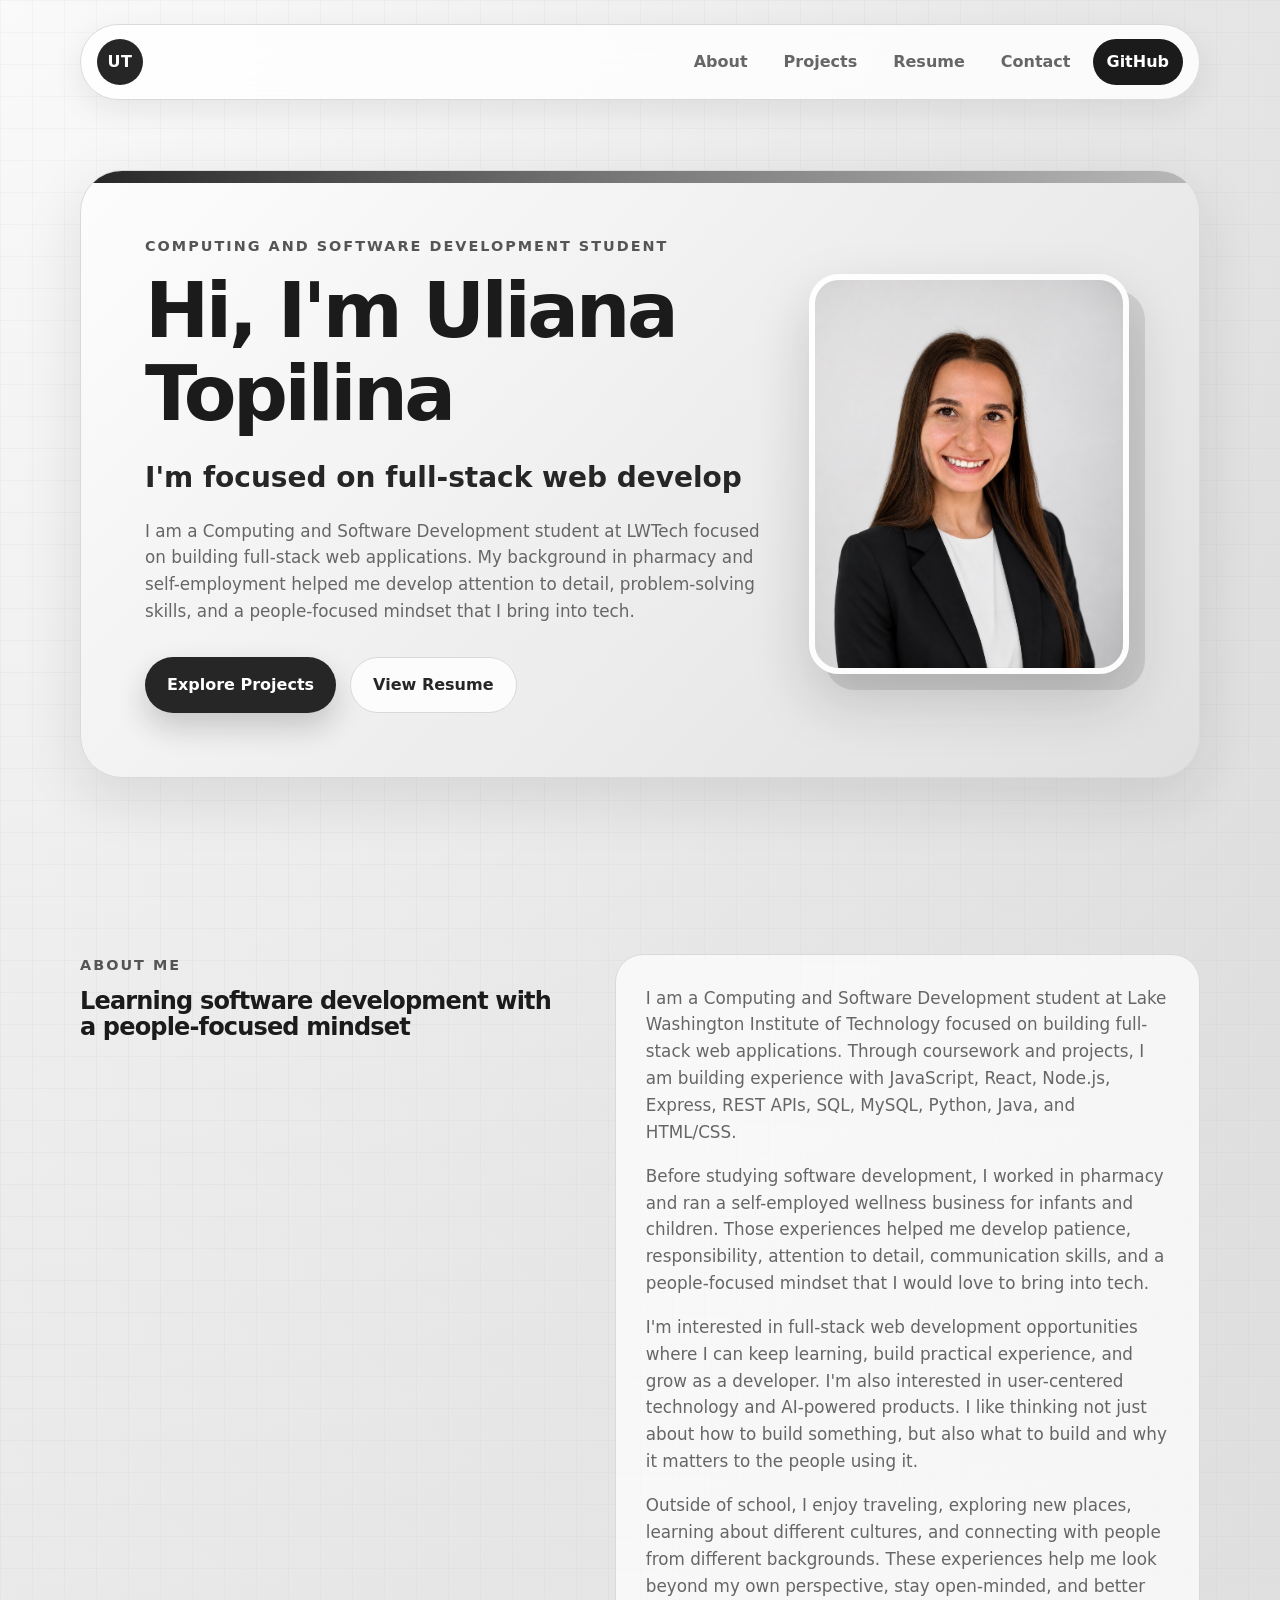
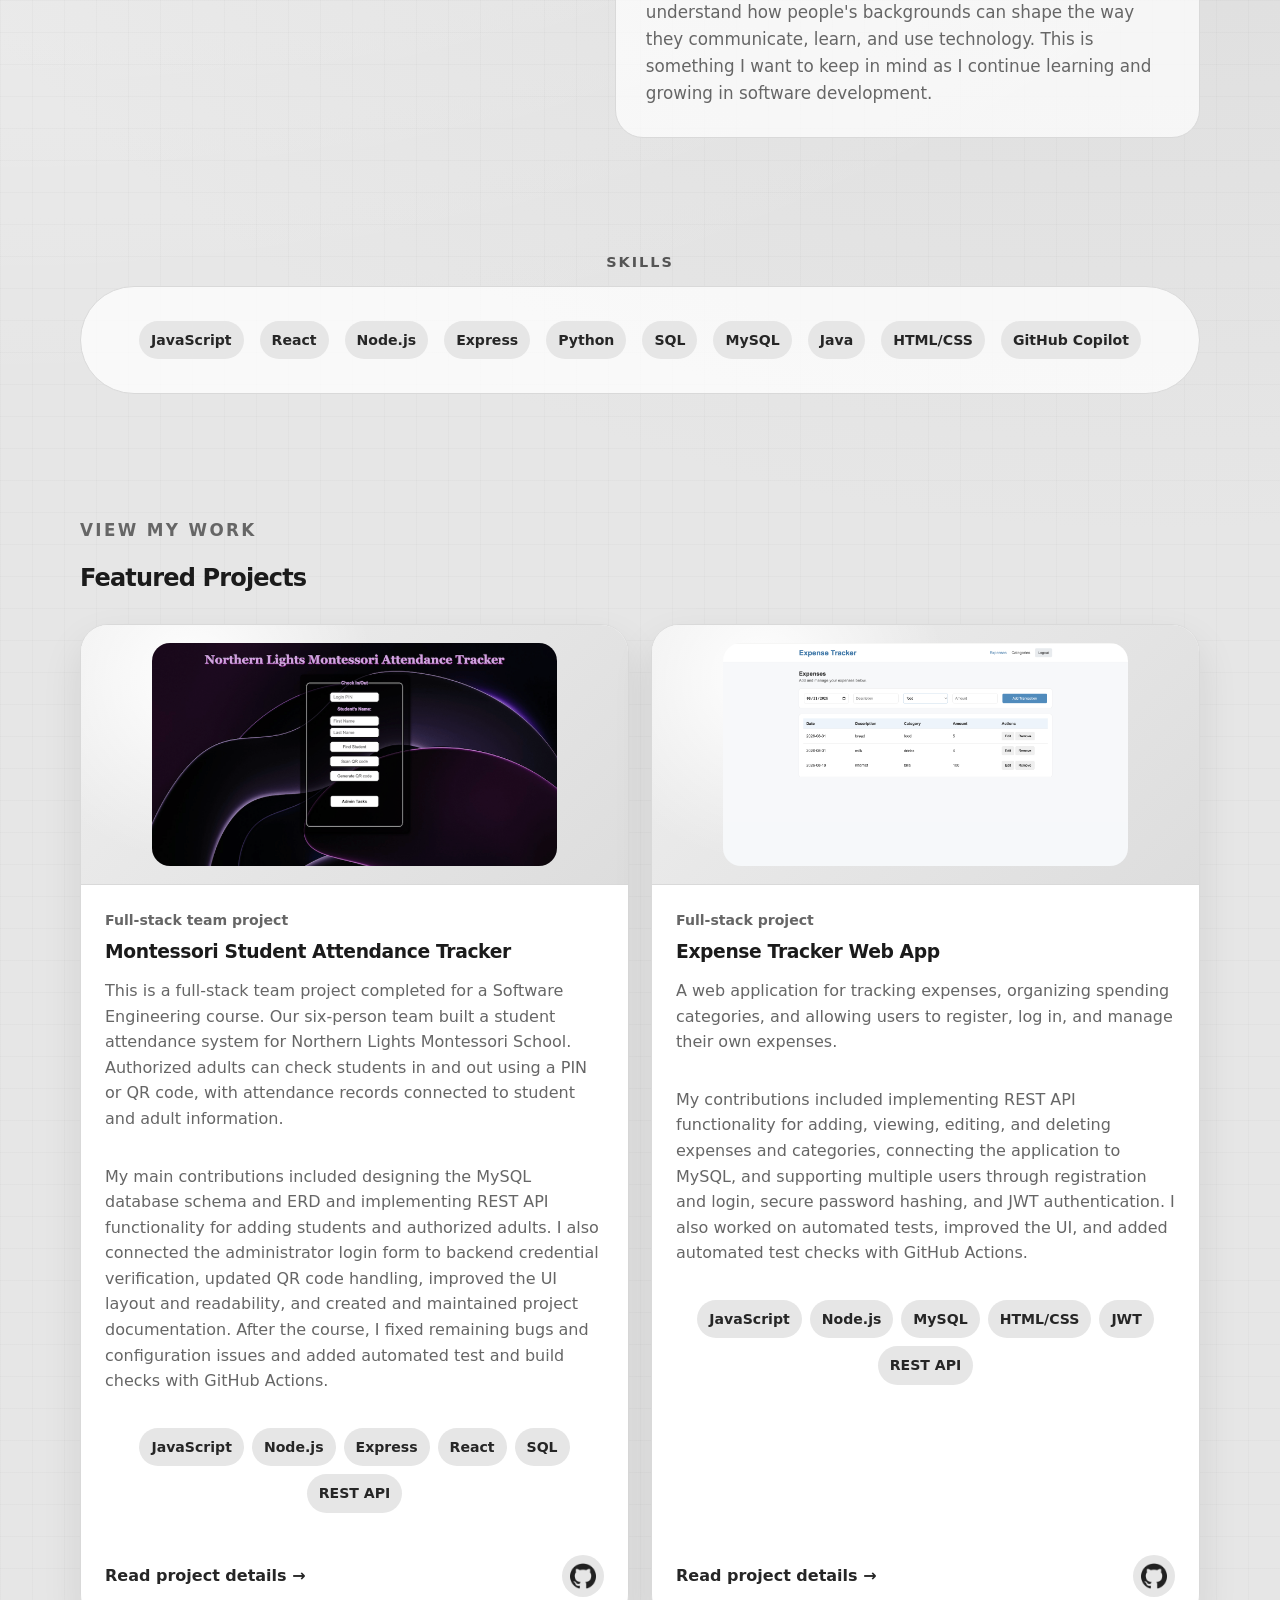
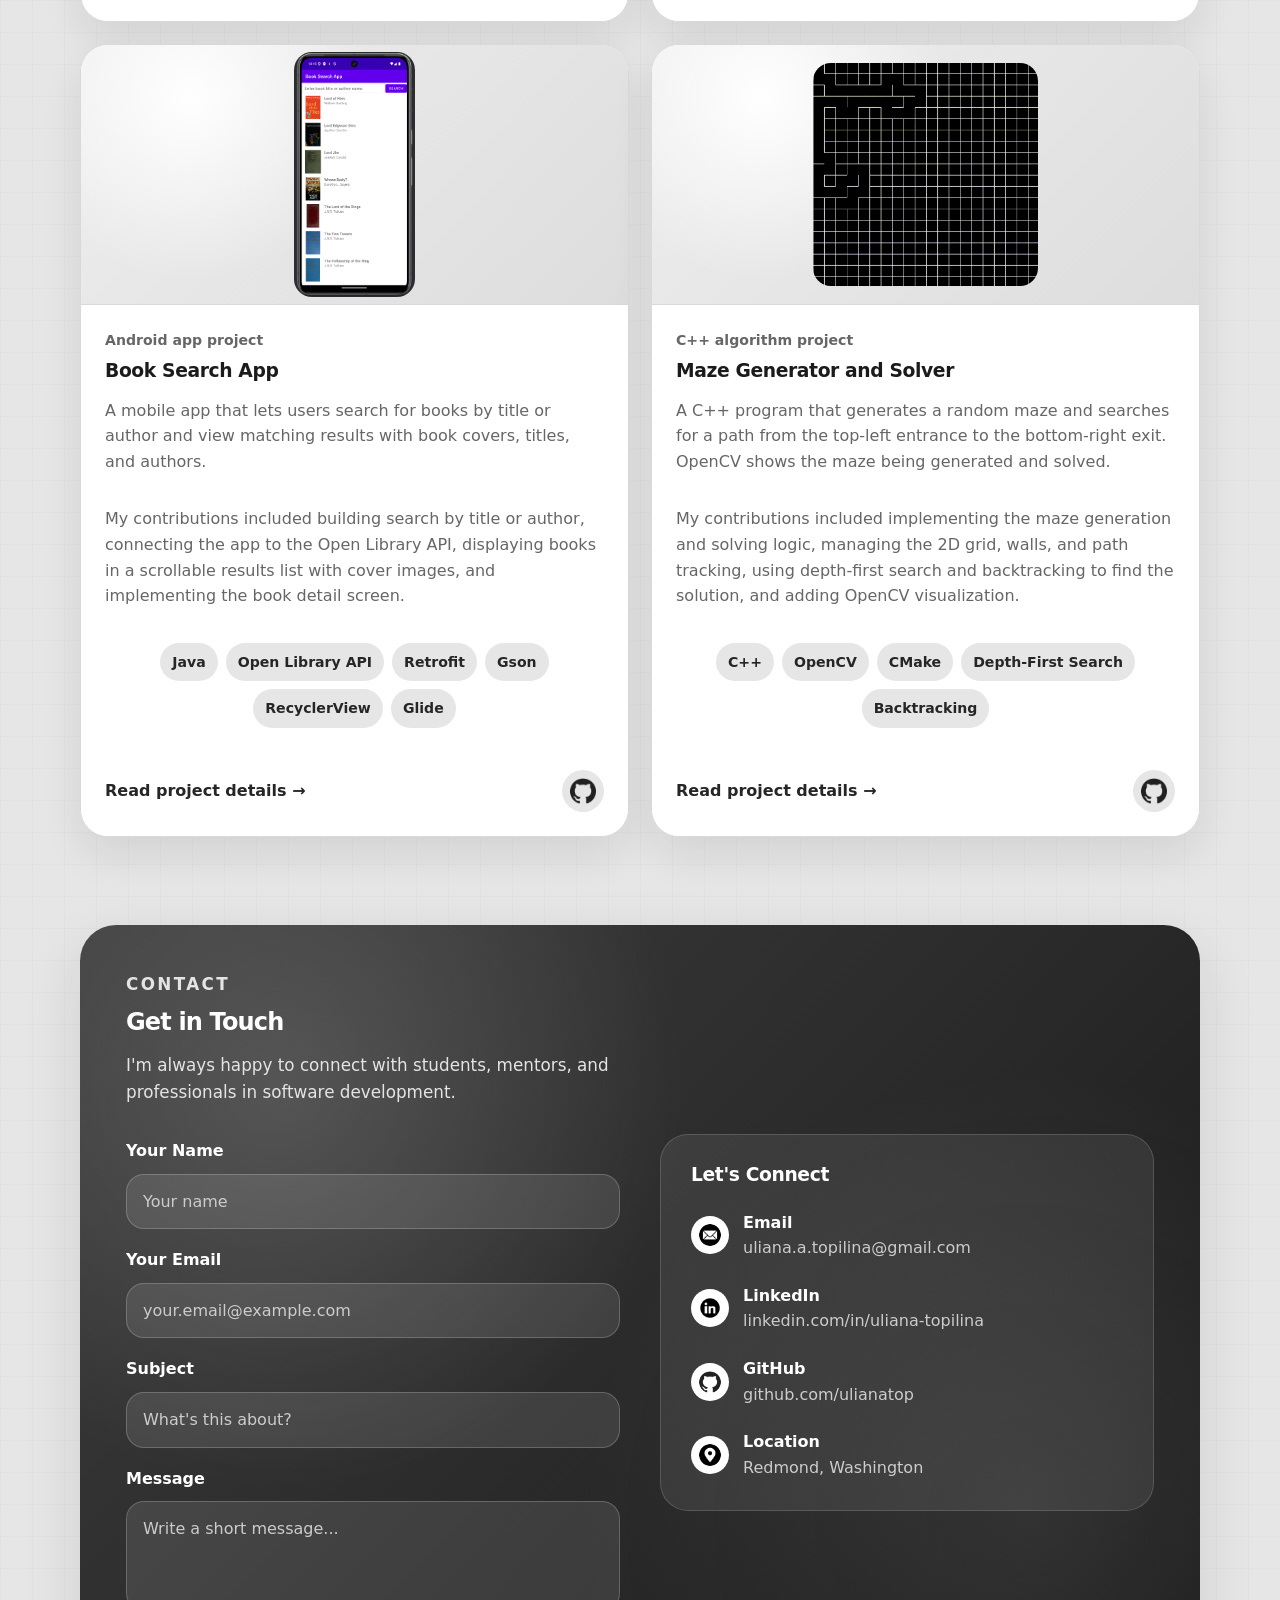
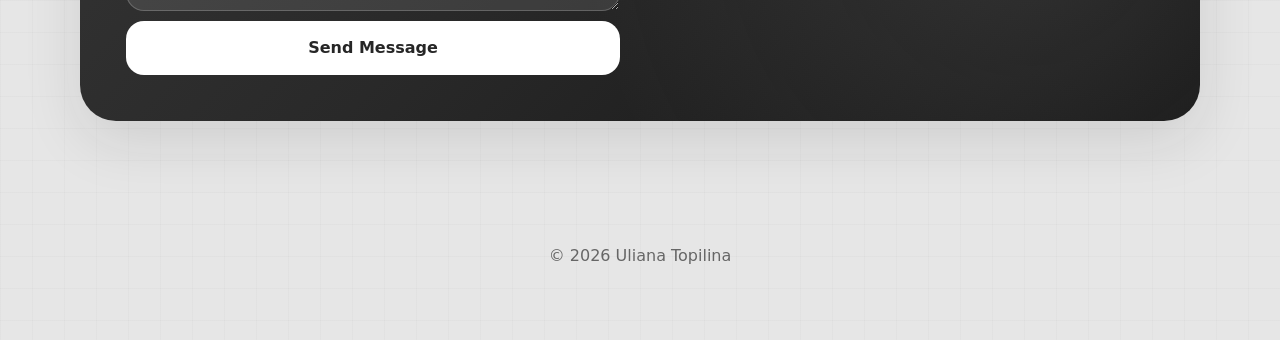
==== commit 52f6001c: "Update portfolio content" ====
--- a/index.html
+++ b/index.html
@@ -5,8 +5,8 @@
     <meta charset="UTF-8" />
     <meta name="viewport" content="width=device-width, initial-scale=1.0" />
     <meta name="description"
-        content="Portfolio of Uliana Topilina, a software engineering student focused on full-stack web development" />
-    <title>Uliana Topilina - Software Engineering Student</title>
+        content="Portfolio of Uliana Topilina, a Computing and Software Development student focused on building full-stack web applications" />
+    <title>Uliana Topilina - Computing and Software Development Student</title>
     <link rel="icon" href="favicon.svg">
     <link rel="stylesheet" href="style.css" />
 </head>
@@ -29,11 +29,12 @@
         <section class="hero section">
             <div class="hero-card">
                 <div class="hero-text">
-                    <p class="eyebrow">Software Engineering Student</p>
+                    <p class="eyebrow">Computing and Software Development Student</p>
                     <h1>Hi, I'm Uliana Topilina</h1>
                     <p class="typing-line">I'm focused on <span id="typewriter">full-stack web development.</span></p>
                     <p class="hero-copy">
-                        I am a software engineering student focused on full-stack web development.
+                        I am a Computing and Software Development student at LWTech focused on building full-stack web
+                        applications.
                         My background in pharmacy and self-employment helped me develop attention
                         to detail, problem-solving skills, and a people-focused mindset that I bring
                         into tech.
@@ -57,23 +58,23 @@
             </div>
             <div class="text-block">
                 <p>
-                    I am a software engineering student at Lake Washington Institute of Technology
-                    focused on full-stack web development. Through coursework and projects, I am
+                    I am a Computing and Software Development student at Lake Washington Institute of Technology
+                    focused on building full-stack web applications. Through coursework and projects, I am
                     building experience with JavaScript, React, Node.js, Express, REST APIs, SQL,
                     MySQL, Python, Java, and HTML/CSS.
                 </p>
 
                 <p>
-                    Before studying software engineering, I worked in pharmacy and ran a self-employed wellness business
+                    Before studying software development, I worked in pharmacy and ran a self-employed wellness business
                     for infants and children. Those experiences helped me develop patience, responsibility, attention to
                     detail, communication skills, and a people-focused mindset that I would love to bring into tech.
                 </p>
 
                 <p>
-                    I am interested in learning how technology can be used to solve real problems and make everyday
-                    tasks easier for users. My long-term goal is to grow as a full-stack developer and eventually move
-                    toward product management, especially in areas connected to health technology, AI, and user-centered
-                    products.
+                    I'm interested in full-stack web development opportunities where I can keep
+                    learning, build practical experience, and grow as a developer. I'm also interested in user-centered
+                    technology and AI-powered products. I like thinking not just about how to build something, but also
+                    what to build and why it matters to the people using it.
                 </p>
 
                 <p>
@@ -98,6 +99,7 @@
                 <span>MySQL</span>
                 <span>Java</span>
                 <span>HTML/CSS</span>
+                <span>GitHub Copilot</span>
             </div>
         </section>
 
@@ -127,9 +129,9 @@
                             My main contributions included designing the MySQL database schema and ERD and implementing
                             REST API functionality for adding students and authorized adults. I also connected the
                             administrator login form to backend credential verification, updated QR code handling,
-                            improved the UI, and created and maintained project documentation. After the course, I fixed
-                            remaining bugs and configuration issues and added automated test and build checks with
-                            GitHub Actions.
+                            improved the UI layout and readability, and created and maintained project documentation.
+                            After the course, I fixed remaining bugs and configuration issues and added automated test 
+                            and build checks with GitHub Actions.
                         </p>
                         <div class="tags">
                             <span>JavaScript</span>
--- a/style.css
+++ b/style.css
@@ -237,6 +237,14 @@
     transform: translateY(-2px);
 }
 
+.button.secondary:hover,
+.button.secondary:focus-visible {
+    color: var(--accent-dark);
+    background: var(--surface-strong);
+    border-color: var(--gray-medium);
+    transform: translateY(-2px);
+}
+
 .profile-wrap {
     position: relative;
     display: grid;
